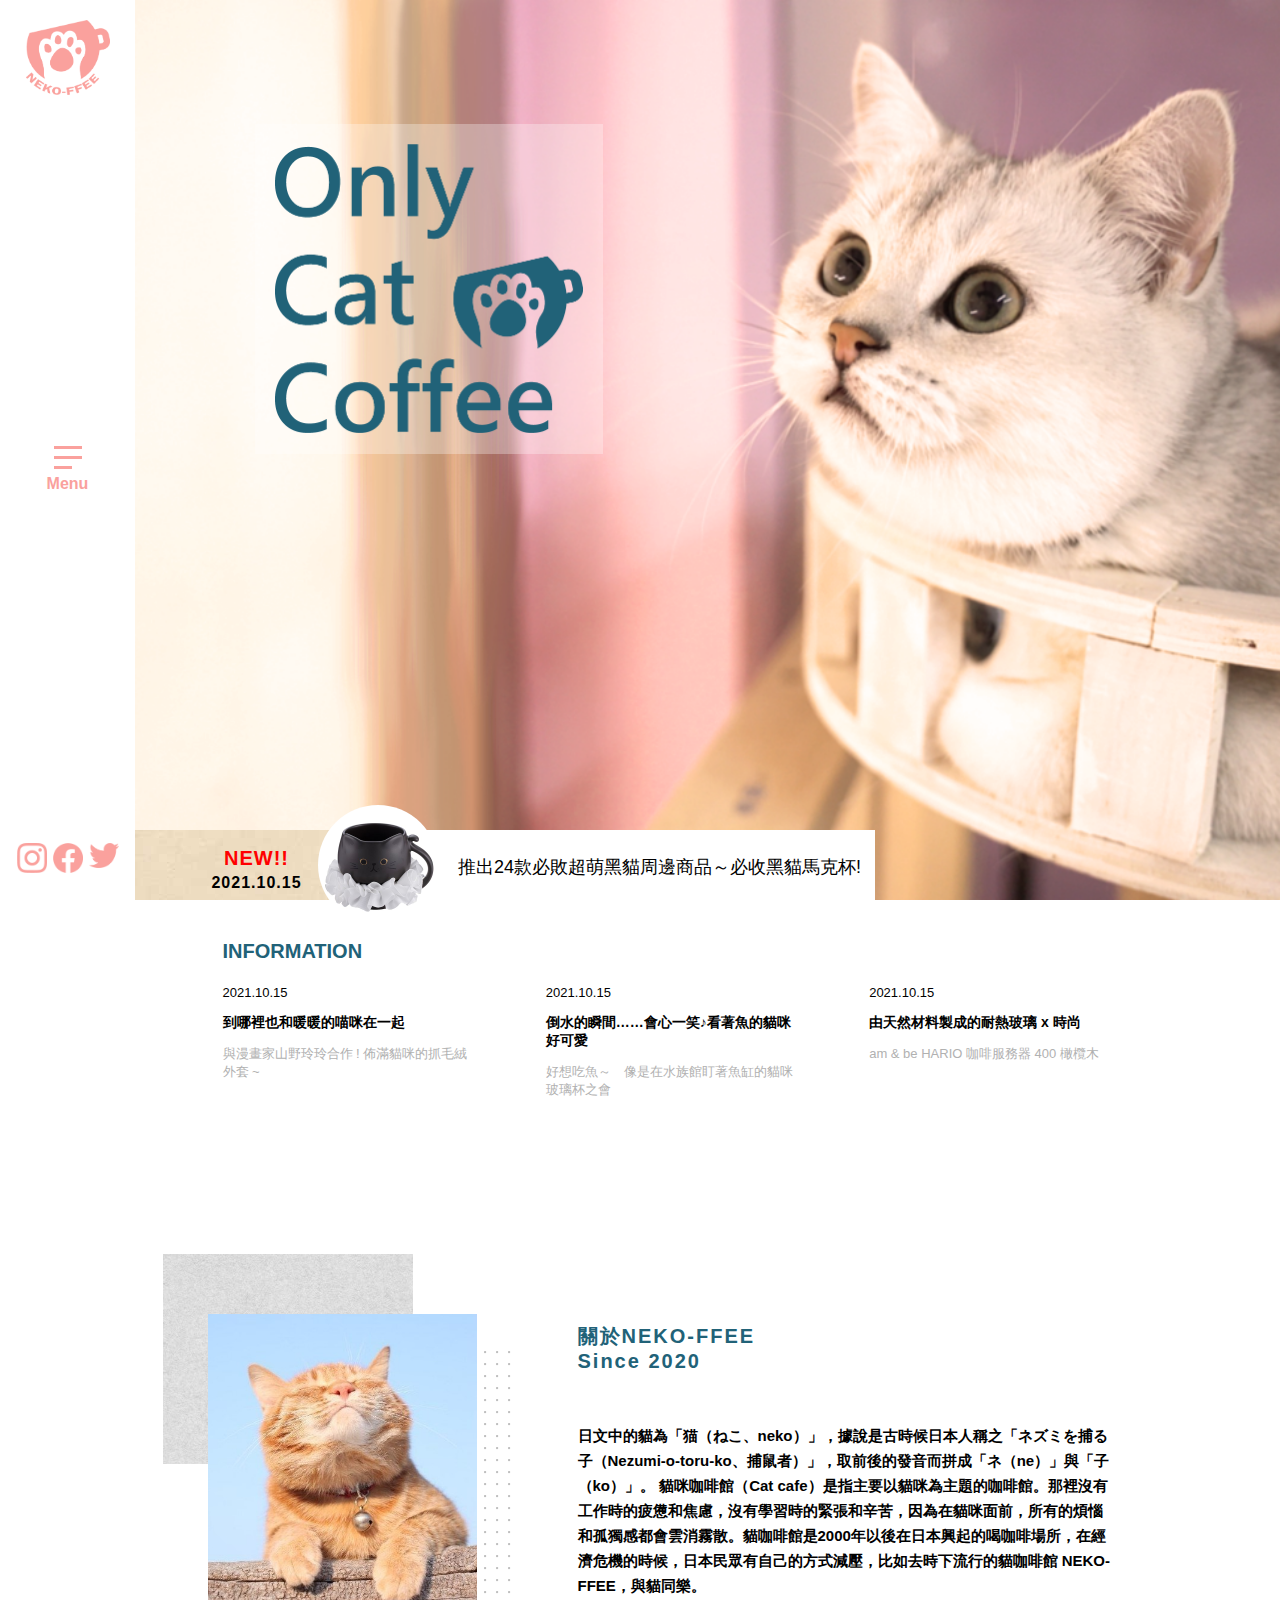
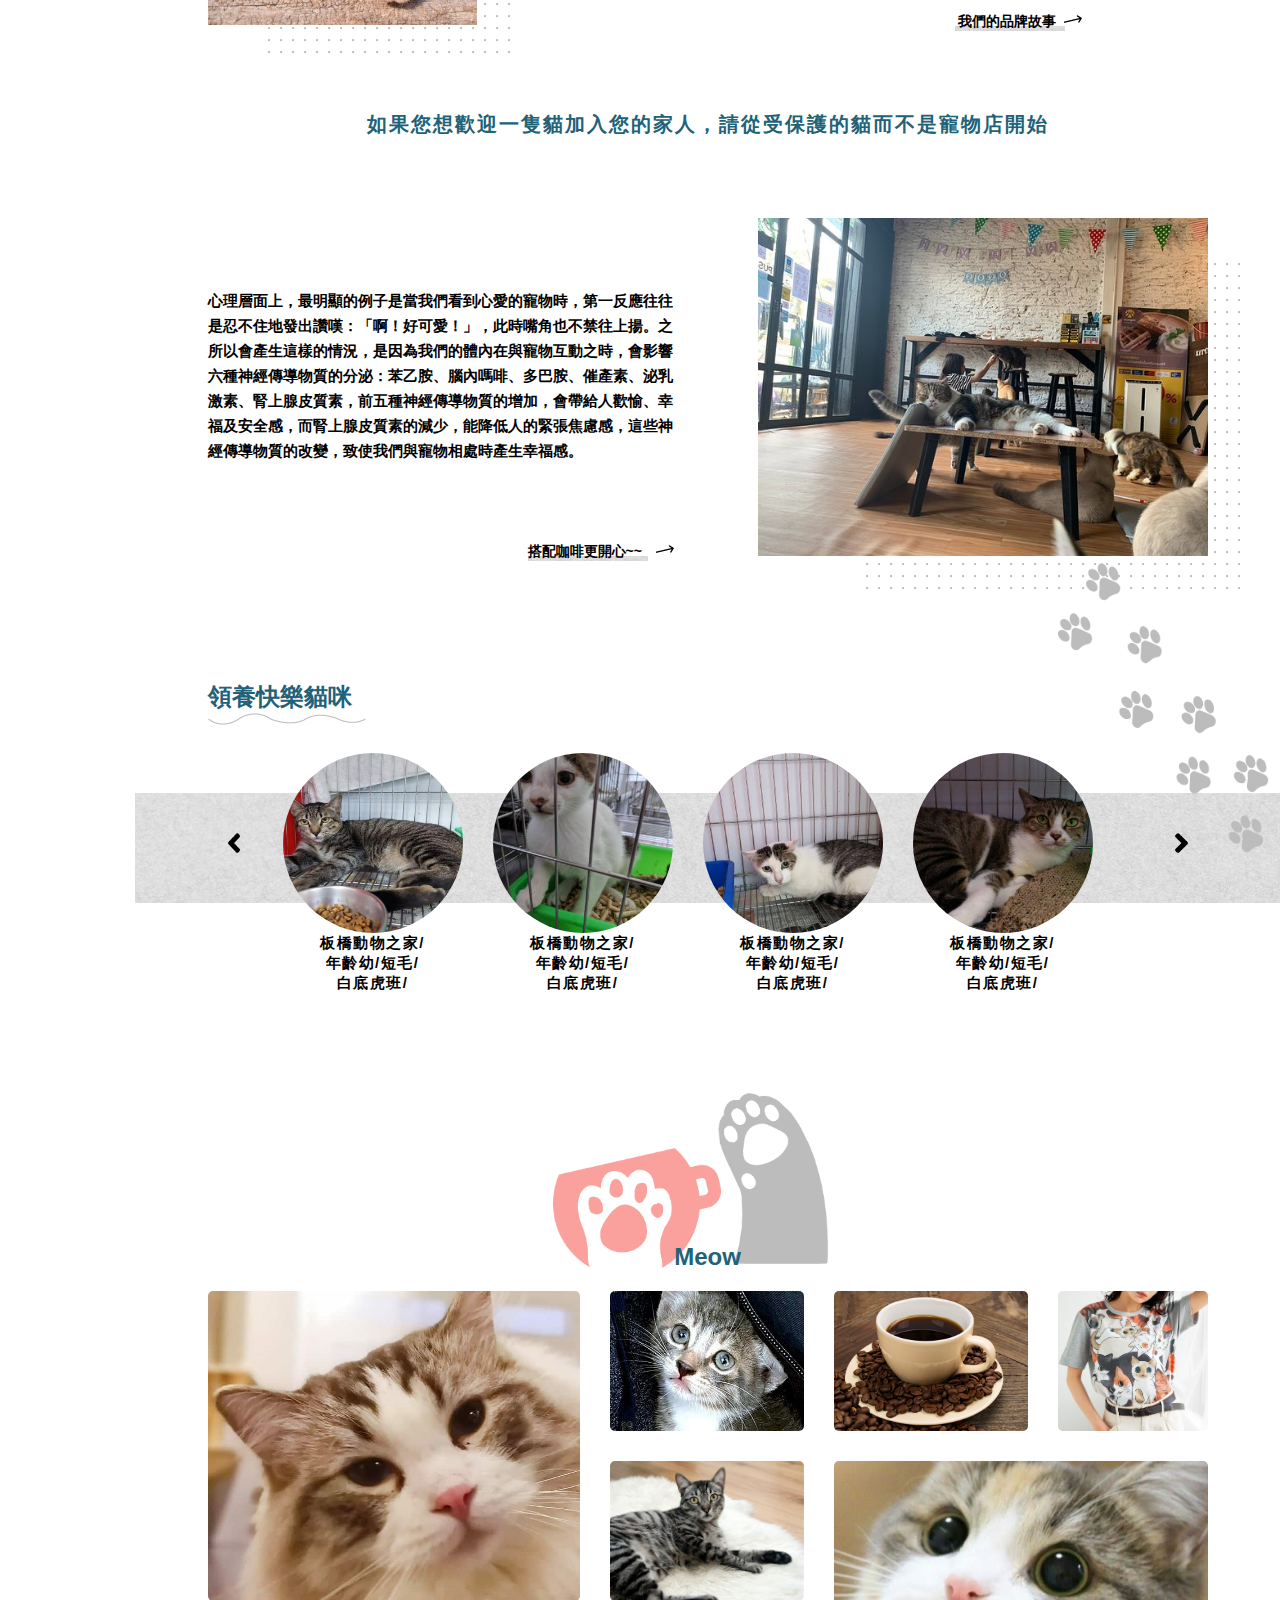
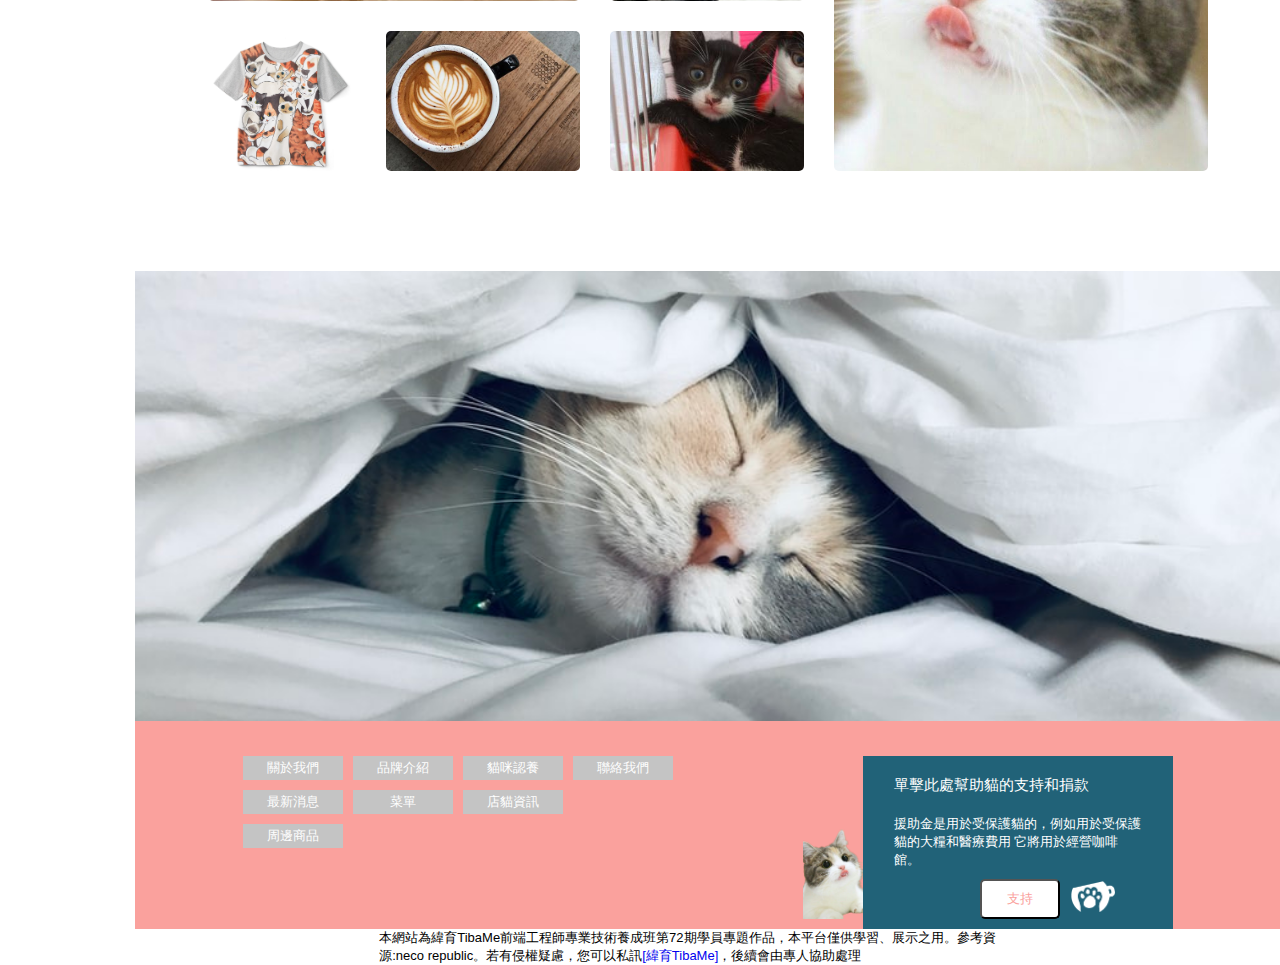
==== Nako-ffee_html/index.html @ 1ceaa713 "新的" ====
<!DOCTYPE html>
<html lang="zh=tw">
    <head>
        <title>Neko-ffee</title>
        <meta charset="utf-8">
        <meta name="viewport" content="width=device-width, initial-scale=1, user-scalable=yes">


        <link href="./css/左排欄.css" rel="stylesheet">
        <link href="./css/首頁上排輪播圖區.css" rel="stylesheet">
        <link href="./css/最新消息欄.css" rel="stylesheet">
        <link href="./css/關於since2020區.css" rel="stylesheet">
        <link href="./css/每頁頁尾.css" rel="stylesheet">
        <style>

            main{
                overflow: hidden;
            }

            @keyframes cat_zoominon{
                0%{
                    transform: scale(1);
                }
                50%{
                    transform: scale(1.2);
                }
                100%{
                    transform: scale(1.2);
                }
            }


            @keyframes cat_text{
                0%{ 
                    opacity: 0.1;

                }
                100%{
                    opacity: 1;
                }
            }

            @keyframes cat_rotate_right{
                0%{
                    transform: rotate(0deg);
                }

                100%{
                    transform: rotate(15deg);
                }
            }

            @keyframes cat_rotate_left{
                0%{
                    transform: rotate(0deg);
                }

                100%{
                    transform: rotate(-5deg);
                }
            }

            @keyframes cat_opca{
                0%{ 
                    opacity: 1;

                }
                100%{
                    opacity: 0.5;
                }
            }
            

            


            
        </style>

    </head>
    
    <body>
        <div class="cat_index">
            <aside class="sidenav">
                <a href="./index.html" class="left_cat_log">
                    <img src="./images/background/左側logo.png" alt="logo">
                </a>
                <a href="#" class="left_menu_log">
                    <label for="putmenugod">
                        <div class="left_menu_icon">
                            <span></span>
                            <span></span>
                            <span></span>
                            
                        </div>
                    
                        <p class="menu_text">
                            Menu
                        </p>
                    </label>
                </a>

                
                <ul class="social_icon">
                    <li><a href="#"><img src="./images/background/insicon.png" alt="instagarm"></a></li>
                    <li><a href="#"><img src="./images/background/FBICON.png" alt="facebook"></a></li>
                    <li><a href="#"><img src="./images/background/twittericon.png" alt="twitter"></a></li>
                </ul>

            </aside>

            <!-- 左欄的隱藏欄 -->

            <input type="checkbox" id="putmenugod">
            <section>
                
                <div class="nav_inner">
                    <div class="nav_left">
                        <ul><a class="a_head" href="./about.html">01 關於我們</a>
                                <a class="a_body" href="./about.html"><li>˙品牌介紹</li></a>
                                <a class="a_body" href="./gocha.html"><li>˙貓咪認養</li></a>
                                <a class="a_body" href="./contact.html"><li>˙聯絡我們</li></a>
                        </ul>
                        <ul><a class="a_head" href="./news.html">02 最新消息</a></ul>
                        <ul><a class="a_head" href="./food.html">03 菜單</a></ul>
                        <ul><a class="a_head" href="./cat.html">04 店貓資訊</a></ul>
                        <ul><a class="a_head" href="./gift.html">05 周邊商品</a></ul>
                        
                    </div>
                    <div class="nav_right">
                        <div class="nav_right_block"> 
                            <h2 class="nav_h2">
                                幫助貓的支持和捐款
                            </h2>
                            <div class="nav_img"><img src="./images/background/inmenu_cupcat.jpg"></div>
                            <p>
                                援助金是用於受保護貓的，<br>例如用於受保護貓的大糧和醫療費用
                            </p>
                            <button>支持</button>
                        </div>
                        <div class="nav_right_block">
                            <h2 class="nav_h2 nav_h2_2">
                                商品一覽
                            </h2>
                            <div class="nav_img"><img src="./images/background/nav_bag.jpg"></div>
                            
                            <button>立刻逛逛</button>
                        </div>
                    </div>

                </div>
            </section>


            <main >
                <div class="index_runcat">       
                    <div class="index_runcat_text">
                        <img src="./images/background/首頁大標字3x.png" alt="大標字" style="z-index:unset;">
                    </div>    
                    
                    <div class="index_runcat_news">
                        <span>NEW!!</span>
                        <p>2021.10.15</p>                        
                    </div>

                    <div class="index_runcat_news_right">
                        <a href="#"><p>推出24款必敗超萌黑貓周邊商品～必收黑貓馬克杯!</p></a>
                    </div>

                    <div class="index_runcat_news_item"><a href="#"><img src="./images/貓咪周邊/黑貓公爵馬克杯-首頁.jpg" alt="cup"></a>
                    </div>

                </div>

                <div class="information">
                    <div class="information_head">
                    INFORMATION
                    </div>

                    <div class="information_side">
                        
                        <div class="information_inner">
                            
                            <div class="information_item">
                                <span>2021.10.15</span>
                                <p>到哪裡也和暖暖的喵咪在一起</p>
                                <p>與漫畫家山野玲玲合作 ! 佈滿貓咪的抓毛絨外套 ~</p>
                            </div>

                            <div class="information_item">
                                <span>2021.10.15</span>
                                <p>倒水的瞬間……會心一笑♪看著魚的貓咪好可愛</p>
                                <p>好想吃魚～　像是在水族館盯著魚缸的貓咪玻璃杯之會</p>
                            </div>

                            <div class="information_item">
                                <span>2021.10.15</span>
                                <p>由天然材料製成的耐熱玻璃 x 時尚</p>
                                <p>am & be HARIO 咖啡服務器 400 橄欖木</p>
                            </div>

                        </div>

                    </div>
                </div>

                <div class="nekoffee_since_2020">
                    <div class="nekoffee_since_2020_img">
                        <img src="./images/background/首頁關於貓.jpeg" alt="cat">
                    </div>
                    <div class="nekoffee_since_2020_text">
                        <span>關於NEKO-FFEE<br>
                            Since  2020
                        </span>
                        <p>日文中的貓為「猫（ねこ、neko）」，據說是古時候日本人稱之「ネズミを捕る子（Nezumi-o-toru-ko、捕鼠者）」，取前後的發音而拼成「ネ（ne）」與「子（ko）」。
                            貓咪咖啡館（Cat cafe）是指主要以貓咪為主題的咖啡館。那裡沒有工作時的疲憊和焦慮，沒有學習時的緊張和辛苦，因為在貓咪面前，所有的煩惱和孤獨感都會雲消霧散。貓咖啡館是2000年以後在日本興起的喝咖啡場所，在經濟危機的時候，日本民眾有自己的方式減壓，比如去時下流行的貓咖啡館 NEKO-FFEE，與貓同樂。
                        </p>
                        <a class="nekoffee_since_2020_button" href="#">
                            我們的品牌故事<img src="./images/background/箭頭右.png">
                        </a>

                    </div>
                </div>


                <h2 class="if_wanttocatfamily">如果您想歡迎一隻貓加入您的家人，請從受保護的貓而不是寵物店開始</h2>
                
                <div class="nekoffee_since_2020_2">
                    <div class="nekoffee_since_2020_2_text">
                        <p>心理層面上，最明顯的例子是當我們看到心愛的寵物時，第一反應往往是忍不住地發出讚嘆：「啊！好可愛！」，此時嘴角也不禁往上揚。之所以會產生這樣的情況，是因為我們的體內在與寵物互動之時，會影響六種神經傳導物質的分泌：苯乙胺、腦內嗎啡、多巴胺、催產素、泌乳激素、腎上腺皮質素，前五種神經傳導物質的增加，會帶給人歡愉、幸福及安全感，而腎上腺皮質素的減少，能降低人的緊張焦慮感，這些神經傳導物質的改變，致使我們與寵物相處時產生幸福感。
                        </p>

                        <a href="#" class="nekoffee_since_2020_2_button">
                            搭配咖啡更開心~~<img src="./images/background/箭頭右.png">
                        </a>
                    </div>

                    <div class="nekoffee_since_2020_2_img">
                        <img src="./images/background/首頁如果貓.jpg" alt="cat">
                    </div>

                </div>

                <h2 class="index_gochat_cat">領養快樂貓咪</h2>
                
                <div class="happy_cat">
                    <div class="happy_cat_all">
                        <div class="happy_cat_single">
                            <a href="#">
                            <div class="happy_cat_single_img"><img src="./images/cathold/板橋/毛色白底虎斑體型小型.jpg" ></div>
                            <ul class="happy_cat_single_text">
                                <li>板橋動物之家/</li>                                                                        </li>
                                <li>年齡幼/<li>
                                <li>短毛/</li>
                                <li>白底虎班/</li>
                            </ul>
                            </a>
                        </div>
                        <div class="happy_cat_single">
                            <a href="#">
                                <div class="happy_cat_single_img"><img src="./images/cathold/板橋/毛色白底虎斑體型小型2.jpg" ></div>
                                <ul class="happy_cat_single_text">
                                    <li>板橋動物之家/</li>                                                                        </li>
                                    <li>年齡幼/<li>
                                    <li>短毛/</li>
                                    <li>白底虎班/</li>
                                </ul>
                            </a>
                        </div>
                        <div class="happy_cat_single">
                            <a href="#">
                                <div class="happy_cat_single_img"><img src="./images/cathold/板橋/毛色白底虎斑體型小型3.jpg" ></div>
                                <ul class="happy_cat_single_text">
                                <li>板橋動物之家/</li>                                                                        </li>
                                <li>年齡幼/<li>
                                <li>短毛/</li>
                                <li>白底虎班/</li>
                                </ul>
                            </a>
                        </div>
                        <div class="happy_cat_single">
                            <a href="#">
                                <div class="happy_cat_single_img"><img src="./images/cathold/板橋/毛色白底虎斑體型小型4.jpg" ></div>
                                <ul class="happy_cat_single_text">
                                    <li>板橋動物之家/</li>                                                                        </li>
                                    <li>年齡幼/<li>
                                    <li>短毛/</li>
                                    <li>白底虎班/</li>
                                </ul>
                            </a>
                        </div>
                        <a href="#" class="happy_cat_single_left" ><img src="./images/background/左大箭頭2.png"></a>
                        <a href="http://www.yahoo.com.tw" class="happy_cat_single_right" ><img src="./images/background/右大箭頭2.png"></a>

                    </div>
                        
                </div >
                
                <div class="index_cat_hand">
                    <h2>Meow</h2>
                </div>

                <div class="grid">
                    <div class="grid_cat_container">
                        <a href="#" class="grid_cat_items -item1"><img src="./images/background/cat1.jpg" alt="1"><p>聽聽貓咪所發出的“咕嚕”聲<br>讓人的情緒精神放鬆的好方法</p></a>
                        <a href="#" class="grid_cat_items"><p>作為一位專業貓奴</p><img src="./images/background/cat2.jpeg" alt="2"></a>
                        <a href="#" class="grid_cat_items"><img src="./images/coffee/coffee3.jpg" alt="3"><p>好東西要與好朋友分享</p></a>
                        <a href="#" class="grid_cat_items"><img src="./images/shop/shop4.jpg" alt="4"><p>與漫畫家山野玲玲合作</p></a>
                        <a href="#" class="grid_cat_items"><img src="./images/background/cat5.jpg" alt="5"><p>照顧一隻貓咪</p></a>
                        <a href="#" class="grid_cat_items -item6"><img src="./images/shop/shop6.jpg" alt="6"><p>最愛貓咪T恤 色彩繽紛</p></a>
                        <a href="#" class="grid_cat_items"><img src="./images/coffee/coffee8.jpg" alt="7"><p>片刻的寧靜 就是如此簡單</p></a>
                        <a href="#" class="grid_cat_items"><img src="./images/cathold/板橋/毛色黑白色體型小型.jpg"><p>擁有只屬於自己的貓咪</p></a>
                        <a href="#" class="grid_cat_items -item9"><img src="./images/background/cat9.jpeg" alt="9"><p>撫摸貓咪的脖子和耳後部位<br>貓咪感到舒服開心了就會發出“咕嚕”聲</p></a>
                    </div>
                   
                </div>

                <div class="footcat">
                    
                </div>

                <footer class="footer">
                    <div class="footer_f">
                        <div>
                            <ul>
                                <a href="#"><li>關於我們</li></a>
                                <a href="#"><li>品牌介紹</li></a>
                                <a href="#"><li>貓咪認養</li></a>
                                <a href="#"><li>聯絡我們</li></a>
                            </ul>
                            <ul>
                                <a href="#"><li>最新消息</li></a>
                                <a href="#"><li>菜單</li></a>
                                <a href="#"><li>店貓資訊</li></a>
                            </ul>
                            <ul>
                                <a href="#"><li>周邊商品</li></a>
                            </ul>
                        </div>  

                        <div class="footer_cat_cash">
                            <h4>單擊此處幫助貓的支持和捐款</h4>
                            <p>援助金是用於受保護貓的，例如用於受保護貓的大糧和醫療費用 它將用於經營咖啡館。</p>
                            <button>支持</button>
                        </div>
                    </div>
                </footer>
                <p class="footer_tibame">本網站為緯育TibaMe前端工程師專業技術養成班第72期學員專題作品，本平台僅供學習、展示之用。參考資源:neco republic。若有侵權疑慮，您可以私訊<a href="https://www.facebook.com/TibaMe/" target="_blank">[緯育TibaMe]</a>，後續會由專人協助處理
                </p>
        
            </main>
        </div>

    </body>
</html>
---- Nako-ffee_html/css/左排欄.css ----
/* 高度100% 字型 花樣歸零 */

body{
    margin: 0;
    font-family: sans-serif;
    
}

*{
    box-sizing: border-box;
}

a{
    text-decoration: none;
}

ul{
    list-style: none;
    padding: 0;
    margin: 0;
}

/* 首頁往右移135px */

div.cat_index{
    margin-left: 135px;
}



/* 左欄寬 */

div aside.sidenav{
    /* border:1px solid black; */
    position: fixed;
    left: 0;
    width: 135px;
    height: 100%;
    background-color: white;
    display: flex;
    flex-direction: column;
    justify-content: space-between;
    align-items: center;
    padding: 20px 0;
    z-index: 10;
}

/* 左欄LOGO */

div aside.sidenav a.left_cat_log img{
    width: 84px;

}

/* 左欄menu */




div aside.sidenav a.left_menu_log{
    display: flex;
    flex-direction: column;
    align-items: center;
}

.left_menu_log label{
    display: flex;
    flex-direction: column;
    align-items: center;
}


.left_menu_log label:hover{
    cursor: pointer;
}

div aside.sidenav a.left_menu_log div.left_menu_icon{
    height: 23px;
    width: 28px;
    display: flex;
    flex-direction: column;
    justify-content: space-between;
}

div aside.sidenav a.left_menu_log div.left_menu_icon span{
    background-color: #FAA19D;
    height: 3px;
    width: 100%;
}

div aside.sidenav a.left_menu_log div.left_menu_icon span:nth-child(3){
    width: 18px;
}

div aside.sidenav a.left_menu_log p.menu_text{
    margin: 6px 0 0 0;
    font-weight: bold;
    color: #FAA19D;
    
}


/* 左欄下排 */

div aside.sidenav ul.social_icon{
    list-style: none;
    display: flex;
    padding: 0;
    
}

div aside.sidenav ul.social_icon li{
    padding: 3px;


}

div aside.sidenav ul.social_icon li a img{
    width: 30px;

}




/* 隱藏欄區 */
#putmenugod{
    display: none;
}

#putmenugod:checked + section{
    /* opacity: 1; */
    /* display: block; */
    transform: translate(0);
    transition: 0.3s;
    
}


section{
    width: 100%;
    height: 100vh;
    position: fixed;
    z-index: 120;
    /* opacity: 0; */
    /* display: none; */

    transform: translate(-200%);
    /* overflow: hidden; */
}

.nav_inner{
    display: flex;
    /* justify-content: center; */
    /* align-items: center; */
    width: 100%;
    height: 100%;
    
    
    
}

.nav_inner .a_head{
    font-size: 20px;
    font-weight: bold;
    letter-spacing: 1px;
    color: black;
    margin: 0 0 55px 0;
    /* border: 1px solid black; */
    border-radius: 10px;
    
}



.nav_inner ul{
    margin-bottom:55px ;
}


.nav_inner .a_head:hover{
    background-color: #FAA19D;
    color: white;
}

.nav_inner .a_body li{
    font-size: 18px;
    letter-spacing: 0.6px;
    color: black;
    font-weight: normal;
    margin: 20px 0 5px 100px;
    border-radius: 10px;
    
}

.nav_inner .a_body li:hover{
    background-color: #FAA19D;
    color: white;

}

.nav_inner .nav_left{
    display:flex ;
    flex-direction: column;
    background-color: rgba(255, 255, 255, 0.95);
    padding: 10% 8% 10% 20%;
    flex-grow: 1;

    
}

.nav_inner .nav_right{
    display:flex ;
    flex-direction: column;
    background-image: url("../images/background/灰底BG.jpg");
    /* border: 1px solid red; */
    flex-basis: 600px;
    /* padding: 15% 0; */
    /* flex-grow: 1; */

}



.nav_h2{
    font-size: 14px;
    line-height: 20px;
    letter-spacing: 1px;
    color: #216278;
    padding-left: 50px;
}

.nav_right_block{
    display: flex;
    flex-direction: column;
    padding: 10% 10% 10% 10%;
    justify-content: space-between;

}


.nav_right_block p{
    font-size: 12px;
    color: #616161;
    line-height: 15px;
    letter-spacing: 0.3px;
    /* text-align: ; */
    margin: 20px 0 0 0;
    
}



.nav_right_block button{
    background-color: white;
    color: #FAA19D;
    width: 80px;
    height: 40px;
    font-size: 13px;
    border-radius: 5px;
    position: relative;
    cursor: pointer;
    border: none;
    margin-left: 86px;
    margin-top: 20px;
}

.nav_right_block button:hover{
    background-color: #FAA19D;
    color: white;

}

.nav_h2_2{
    padding-left: 90px;
}




.nav_img{
    height: 140px;
    width: 240px;
    overflow: hidden;
}

.nav_img img{
    width: 100%;
    height: 100%;
    object-fit: cover;
    
}
---- Nako-ffee_html/css/首頁上排輪播圖區.css ----
/* 貓咪輪播圖 */

div.cat_index main div.index_runcat{
    /* border: 1px solid blue; */
    height: 100vh;
    width: 100vw;                
    background-image: url("../images/background/首頁輪播貓.png");
    background-repeat: no-repeat;
    background-size: cover;
    background-position:left top;
    position: relative;

}

/* 首頁大標題 */

div.cat_index main div.index_runcat div.index_runcat_text{
    top: 16%;
    left: 140px;
    position: absolute;
    z-index: 2;
  

}

div.cat_index main div.index_runcat div.index_runcat_text::before{
    height: 330px;
    width: 348px;
    left: -20px;
    top: -20px;
    content: "";
    background-color: rgba(255, 255, 255, 0.3);
    position: absolute;
    z-index: -1;

}

div.cat_index main div.index_runcat div.index_runcat_text img{
    width: 308px;
    z-index: 6;
    
}





/* 首頁最新商品消息輪播區 */



div.cat_index main div.index_runcat div.index_runcat_news{
    /* border: 1px solid red; */
    height: 70px;
    width: 243px;
    bottom: 0;
    position: absolute;

    background-image: url("../images/background/首頁news背景.jpg");
    text-align: center;

}

/* 左邊文字區 */

div.cat_index main div.index_runcat div.index_runcat_news span{
    margin-top:17px ;
    font-weight:bold ;
    color: red;
    font-size: 20px;
    display: inline-block;
    letter-spacing: 1px;
}

div.cat_index main div.index_runcat div.index_runcat_news p{
    margin:0;
    font-weight: bold;
    letter-spacing: 1px;
    line-height: 25px;
}

/* 右邊文字區 */

div.cat_index main div.index_runcat div.index_runcat_news_right{
    /* border: 1px solid gray; */
    height: 70px;
    width: 497px;
    bottom: 0;
    left: 243px;
    position: absolute;
    background-color: white;
    

}

div.cat_index main div.index_runcat div.index_runcat_news_right p{
    font-size: 18px;
    font-weight: normal;
    margin: 25px 10px 25px 80px;
    color: black;
}

div.cat_index main div.index_runcat div.index_runcat_news_right p:hover{
    color: green;
    font-weight: bold;
}



/* 商品圖 */

div.cat_index main div.index_runcat div.index_runcat_news_item{
    /* border:1px solid gray; */
    height: 120px;
    width: 120px;
    bottom: -25px;
    left:183px;
    border-radius: 50%;
    position: absolute;
    overflow: hidden;

    
}


div.cat_index main div.index_runcat div.index_runcat_news_item img{
    width: 100%;
}

div.cat_index main div.index_runcat div.index_runcat_news_item:hover{
    animation: cat_opca;
    animation-duration: 0.5s;
    animation-fill-mode: both;
}
---- Nako-ffee_html/css/最新消息欄.css ----
/* 最新消息欄 */

div.cat_index main div.information{
    /* border: 1px solid red; */
    width: 970px;
    margin: 40px auto 20px;
}

div.cat_index main div.information div.information_head{
     /* border: 1px solid red;     */
     color: #216278;
     font-weight: bolder;
     font-size: 20px;
     
}

div.cat_index main div.information div.information_side{
     /* border: 1px solid blue; */
     margin-top: 20px;


}
 
div.cat_index main div.information div.information_inner{
     /* border: 1px solid red; */
     display: flex;
}

div.cat_index main div.information div.information_item{
     width: 300px;
     margin-right: 70px;

}

div.cat_index main div.information div.information_item span{
     font-size: 13px;
}

div.cat_index main div.information div.information_item p{
     margin : 13px 0 0 0 ;
     font-size: 14px;
     font-weight: bold;
}

div.cat_index main div.information div.information_item p:nth-child(3){
    font-size: 13px;
    color: #b1b1b1;
    font-weight: normal;
}
---- Nako-ffee_html/css/關於since2020區.css ----
/* 關於 since 2020區 */

div.cat_index main div.nekoffee_since_2020{
    /* border: 1px solid red; */
    display: flex;
    width: 1000px;
    margin: 174px auto 0;
    font-size: 0;
}

/* 左貓圖 */

div.cat_index main div.nekoffee_since_2020 div.nekoffee_since_2020_img{
    flex: none;
    width: 270px;
    margin-top: 41px;
    position: relative;
}

div.cat_index main div.nekoffee_since_2020 div.nekoffee_since_2020_img::before{
    background-image: url("../images/background/灰底BG.jpg");
    content: "";
    position: absolute;
    width: 250px;
    height: 210px;
    z-index: -1;
    left: -45px;
    top:-60px;
}

div.cat_index main div.nekoffee_since_2020 div.nekoffee_since_2020_img::after{
    content: "";
    background-image: url("../images/background/灰點.png");
    position: absolute;
    width: 250px;
    height: 310px;
    z-index: -1;
    right: -40px;
    bottom: -30px;
    background-size: 12px;
}

div.cat_index main div.nekoffee_since_2020 div.nekoffee_since_2020_img img{
    max-width: 100%;
}



/* 右邊區塊 */

div.cat_index main div.nekoffee_since_2020 div.nekoffee_since_2020_text{
    /* width: 800px; */
    margin: 50px 0 0 100px;
    
}

div.cat_index main div.nekoffee_since_2020 div.nekoffee_since_2020_text span{

    font-size: 20px;
    font-weight: bolder;
    color: #216278;
    letter-spacing: 2px;

}

div.cat_index main div.nekoffee_since_2020 div.nekoffee_since_2020_text p{
    margin-top: 50px ;
    font-size: 15px;
    font-weight: bold;
    line-height: 25px;
    width: 85%;
    
}

div.cat_index main div.nekoffee_since_2020 div.nekoffee_since_2020_text a.nekoffee_since_2020_button{
    font-size: 14px;
    font-weight: bold;
    margin-left: 380px;
    color: black;
    position: relative;
    display: inline-block;
    
}

a.nekoffee_since_2020_button:hover{
    animation: cat_rotate_left;
    animation-duration: 0.5s;
    animation-fill-mode: both;
}

div.cat_index main div.nekoffee_since_2020 div.nekoffee_since_2020_text a.nekoffee_since_2020_button::before{
    content: "";
    background-image: url("../images/background/灰底BG.jpg");
    height: 5px;
    width: 110px;
    position: absolute;
    left: -3px;
    bottom: 0px;
    z-index: -1;

}

div.cat_index main div.nekoffee_since_2020 div.nekoffee_since_2020_text a.nekoffee_since_2020_button img{
    margin:0 0 3px 8px;

}

/* 如果您想歡迎一隻貓 */

div.cat_index main h2.if_wanttocatfamily{
    font-size: 20px;
    color: #216278;
    width: 1000px;
    margin: 80px auto ;
    text-align: center;
    letter-spacing: 2px;

}



/* 如果一隻貓下區 */

div.cat_index main div.nekoffee_since_2020_2{
    display: flex;
    width: 1000px;
    margin: 0 auto;
}

div.cat_index main div.nekoffee_since_2020_2 div.nekoffee_since_2020_2_text p{
    margin: 70px 100px 50px 0;
    font-size: 15px;
    font-weight: bold;
    line-height: 25px;
    width: 85%;


}

div.cat_index main div.nekoffee_since_2020_2 div.nekoffee_since_2020_2_text a.nekoffee_since_2020_2_button{
    font-size: 14px;
    font-weight: bold;
    color: black;
    position: relative;
    margin-left: 320px;
    margin-top: 30px;
    display: inline-block;
}

div.cat_index main div.nekoffee_since_2020_2 div.nekoffee_since_2020_2_text a.nekoffee_since_2020_2_button img{
    margin: 0 0 3px 14px;

}

a.nekoffee_since_2020_2_button:hover{
    animation:cat_rotate_left;
    animation-duration: 0.5s;
    animation-fill-mode: both;
}

div.cat_index main div.nekoffee_since_2020_2 div.nekoffee_since_2020_2_text a.nekoffee_since_2020_2_button::before{
    content: "";
    background-image: url("../images/background/灰底BG.jpg");
    height: 5px;
    width: 120px;
    bottom: 0;
    z-index: -1;
    position: absolute;
}






div.cat_index main div.nekoffee_since_2020_2 div.nekoffee_since_2020_2_img {
    /* width: 450px; */
    
    position: relative;
    
}

div.cat_index main div.nekoffee_since_2020_2 div.nekoffee_since_2020_2_img img{
    width: 450px;

}

div.cat_index main div.nekoffee_since_2020_2 div.nekoffee_since_2020_2_img::after{
    background-image: url("../images/background/灰點.png");
    height: 330px;
    width: 380px;
    position: absolute;
    right: -38px;
    bottom: -32px;
    content: "";
    background-size: 12px;
    z-index: -1;
}



/* 領養貓咪區 */

div.cat_index main h2.index_gochat_cat{
    margin: 120px auto 0;
    width: 1000px;
    color: #216278;
    position: relative;
    /* text-align: center; */
}

div.cat_index main h2.index_gochat_cat::before{
    content: "";
    background-image: url("../images/background/領養貓咪貝茲.png");
    background-repeat: no-repeat;
    height: 15px;
    width: 200px;
    bottom: -15px;
    position: absolute;
}






/* 領養貓咪設定區 */


div.cat_index main div.happy_cat{
    /* border: 1px solid red; */
    position: relative;
    margin: 0 auto;
    width: 1000px;
}

div.cat_index main div.happy_cat::before{
    position: absolute;
    background-image: url("../images/background/灰底BG.jpg");
    height: 110px;
    width: 200vw;
    content: "";
    z-index: -1;
    left: -500px;
    top: 80px;
}

div.cat_index main div.happy_cat::after{
    position: absolute;
    background-image: url("../images/background/走路.png");
    height: 300px;
    width: 350px;
    content: "";
    right: -20%;
    top: -150px;
    background-size: contain;
    background-repeat: no-repeat;


}

div.cat_index main div.happy_cat a{
    color: black;
}



/* 左右箭頭 */

div.cat_index main div.happy_cat a.happy_cat_single_left{
    position: absolute;
    content: "";
    left: 20px;
    top:120px;
    display:inline-block;
    height: 20px;

}

div.cat_index main div.happy_cat a.happy_cat_single_left img{
    width: 100%;
    height: 100%;
}

div.cat_index main div.happy_cat a.happy_cat_single_right{
    position: absolute;
    content: "";
    right: 20px;
    top:120px;
    z-index: 2;
    display: inline-block;
    height: 20px;
    
}

div.cat_index main div.happy_cat a.happy_cat_single_right img{
    width: 100%;
    height: 100%;
}




div.cat_index main div.happy_cat div.happy_cat_all{
    /* border: 1px solid red; */
    width: 850px;
    margin: 0 auto ;
    display: flex;
    
}

div.cat_index main div.happy_cat div.happy_cat_all div.happy_cat_single{
    /* border: 1px solid red; */
    width: 180px;
    margin: 40px 30px 0 0;
    position: relative;
}

div.cat_index main div.happy_cat div.happy_cat_all div.happy_cat_single:hover{
    animation: cat_rotate_right;
    animation-duration: 0.5s;
    animation-fill-mode: both;
}



/* 貓咪認養圖 */

div.cat_index main div.happy_cat div.happy_cat_all div.happy_cat_single div.happy_cat_single_img{
    width:180px;
    height: 180px;
    border-radius: 100%;
    overflow: hidden;
}

div.cat_index main div.happy_cat div.happy_cat_all div.happy_cat_single div.happy_cat_single_img img{
    width: 100%;
    height: 100%;
}


div.cat_index main div.happy_cat div.happy_cat_all div.happy_cat_single ul.happy_cat_single_text{
    width: 150px;
    display: flex;
    flex-wrap: wrap;
    font-weight: bold;
    letter-spacing: 1.5px;
    line-height: 20px;
    font-size: 15px;
    margin: 0 auto;
    justify-content: center;
}



/* MEOW */

div.cat_index main div.index_cat_hand{
    /* border: 1px solid red; */
    margin: 0 auto;
    width: 1000px;
}


div.cat_index main div.index_cat_hand h2{
    text-align: center;
    color: #216278;
    margin: 250px 0 0 0;
    position: relative;
}

div.cat_index main div.index_cat_hand h2::before{
    content: "";
    background: url("../images/background/無文字LOGO@2x.png");
    height: 120px;
    width: 170px;
    position: absolute;
    background-repeat: no-repeat;
    background-size: contain;
    z-index: -1;
    left: 345px;
    top: -95px;   

}

div.cat_index main div.index_cat_hand h2::after{
    content: "";
    background: url("../images/background/貓手.png");
    height: 175px;
    width: 110px;
    position: absolute;
    background-repeat: no-repeat;
    background-size: contain;
    z-index: -1;
    left: 510px;
    top: -150px;

}


/* 貓咪grid區 */


div.cat_index main div.grid{
    width: 1000px;
    margin: 20px auto 0;
    /* border: 1px solid red; */

}


div.cat_index main div.grid_cat_container{
    display: grid;
    grid-template-columns: auto auto auto auto auto;
    grid-template-rows: 140px 140px 140px;
    gap:30px;
    /* border: 1px solid black; */

}

div.cat_index main div.grid_cat_container a.grid_cat_items{
    position: relative;
    border-radius: 5px;
    /* border: 1px solid red; */
    overflow: hidden;
}

div.cat_index main div.grid_cat_container a.grid_cat_items img{
    width: 100%;
    height: 100%;
    object-fit: cover;
}

div.cat_index main div.grid_cat_container a.-item1{
    grid-area: 1 / 1 / 3 / 3;
}

div.cat_index main div.grid_cat_container a.-item9{
    grid-area: 2 / 4 / 4 / 6;
}



/* 字區 */

div.cat_index main div.grid_cat_container a p{
    margin: 0;
    color: white;
    font-size: 18px;
    font-weight: bold;
    letter-spacing: 1px;
    line-height: 30px;
    position: absolute;
    bottom: 0;
    padding: 5px 15%;
    background-color: rgba(196, 196, 196, 0.6);
    opacity: 0;
    
}

div.cat_index main div.grid_cat_container a:hover p{
    animation: cat_text;
    animation-duration: 1s;
    animation-fill-mode: both;
}

div.cat_index main div.grid_cat_container a.grid_cat_items:hover {
    animation: cat_zoominon;
    animation-duration: 1s;
    animation-fill-mode: both;
}


/* 睡貓 */

div.cat_index main div.footcat{
    background-image: url("../images/background/sleepcat.jpg");
    width: 100vw;
    height: 450px;
    background-repeat: no-repeat;
    background-size: cover;
    background-position: center center;
    margin-top: 100px;
    
}
---- Nako-ffee_html/css/每頁頁尾.css ----
/* 克漏字footer */

footer.footer{
    background-color: #FAA19D;
}

footer .footer_f{
    /* border:1px solid red; */
    width: 1000px;
    padding: 35px 35px 0 35px;
    display: flex;
    justify-content: space-between;
    margin: 0 auto;
}

/* footer .footer_f div{
    border:1px solid black;
} */

footer.footer ul{
    margin: 0 ;
    font-size: 0;
}

footer.footer a{
    display: inline-block;
    background-color: #C4C4C4;
    padding: 3px;
    color: white;
    font-size: 13px;
    width: 100px;
    margin: 0 10px 10px 0;
    text-align: center;

}

footer.footer a:hover{
    background-color: #ffffff;
    color:#C4C4C4;
}


footer div.footer_cat_cash{
    /* border:1px solid red; */
    width: 33.333%;
    background-color: #216278;
    position: relative;
    
}

footer div.footer_cat_cash::before{
    background-image: url("../images/background/catwantcash.png");
    background-repeat: no-repeat;
    background-size: cover;
    height: 100px;
    width: 60px;
    position: absolute;
    bottom: 10px;
    left:-60px;
    content: "";
}

footer div.footer_cat_cash h4{
    font-size: 15px;
    color: white;
    padding: 0 10%;
    font-weight: normal;
}

footer div.footer_cat_cash p{
    font-size: 13px;
    color: 13px;
    padding: 0 10%;
    color: white;
    margin-bottom: 0;
    
}

footer div.footer_cat_cash button{
    background-color: white;
    color: #FAA19D;
    text-align: center;
    width: 80px;
    height: 40px;
    font-size: 13px;
    border-radius: 5px;
    margin: 10px 38%;
    position: relative;
    cursor: pointer;
}

footer div.footer_cat_cash button:hover{
    background-color: #FAA19D ;
    color: white;
}

footer div.footer_cat_cash button::after{
    content: "";
    background-image: url("../images/background/footer貓杯@2x.png");
    width: 44px;
    height: 31px;
    position: absolute;
    background-size: contain;
    background-repeat: no-repeat;
    right: -57px;
    bottom: 5px;
}

.footer_tibame{
    font-size: 13px;
    /* text-align: center; */
    width: 1000px;
    margin: 0 auto;
    padding: 0 15%;
}
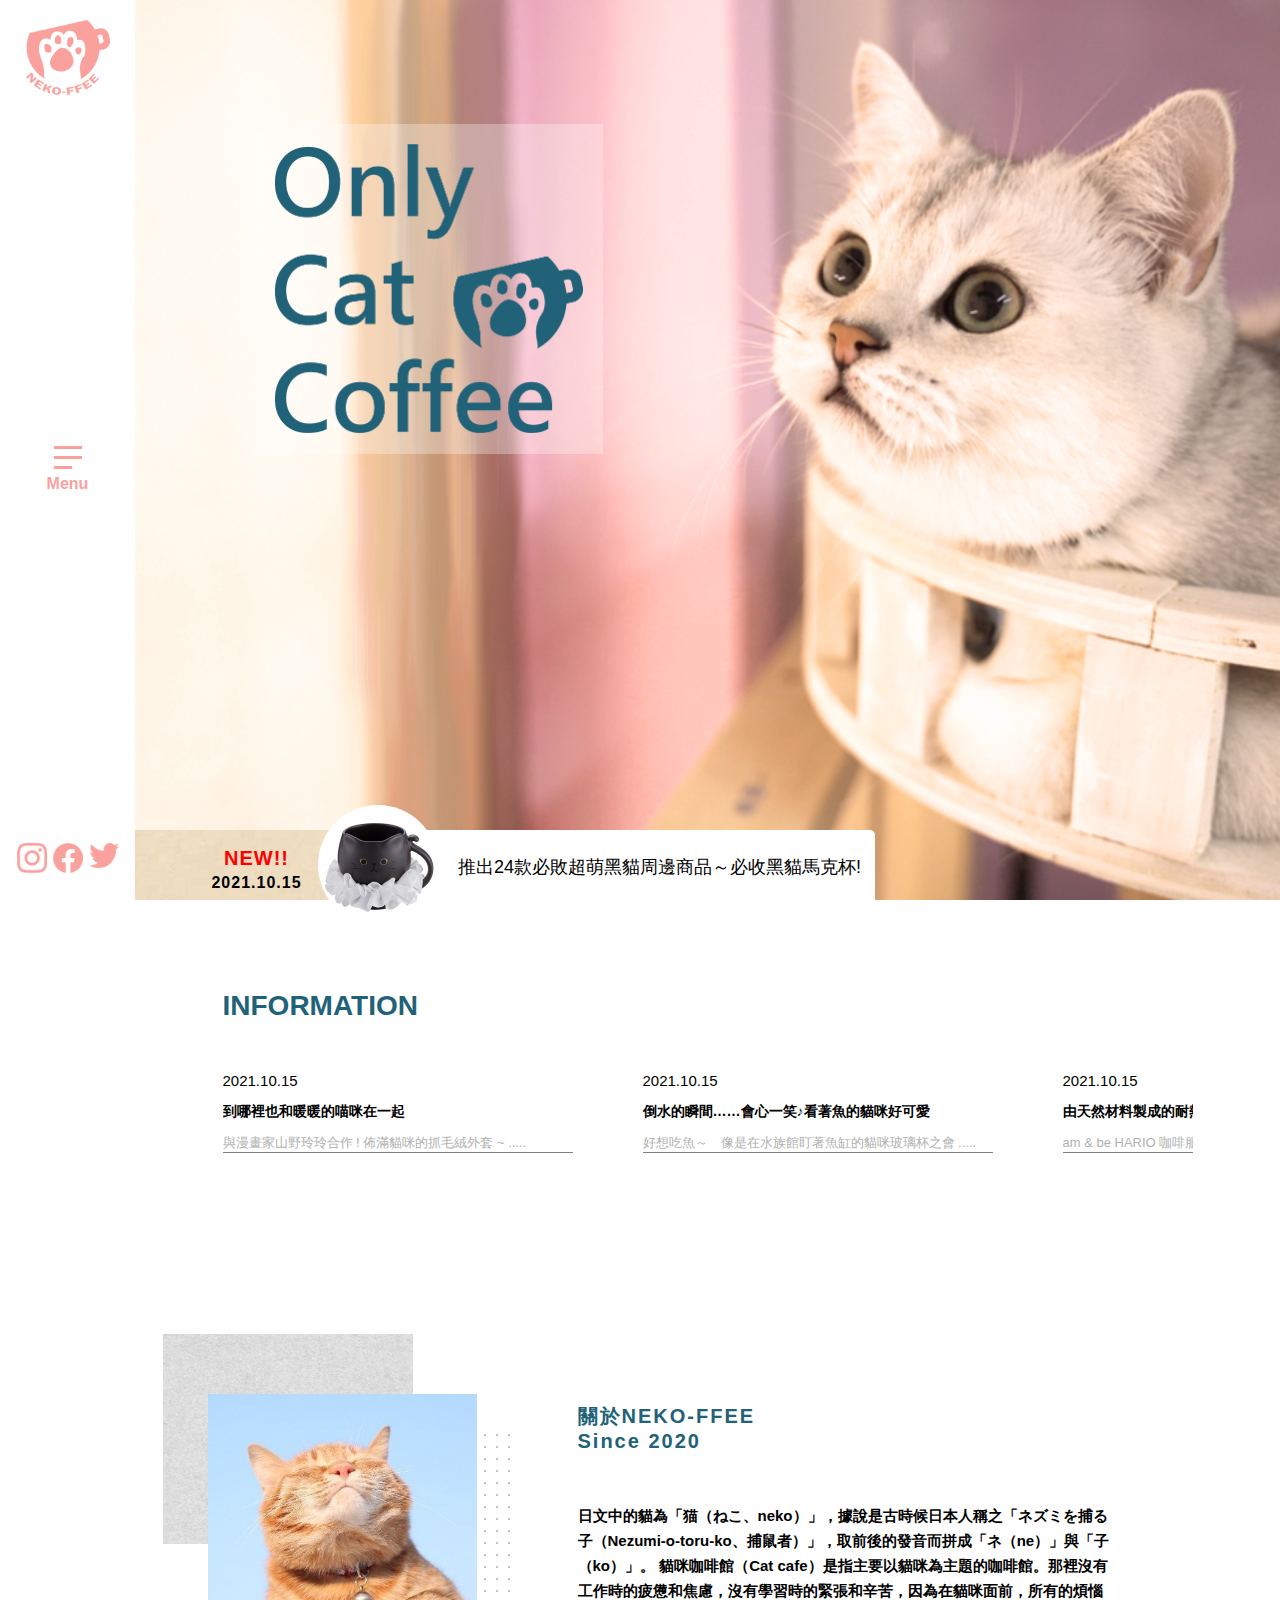
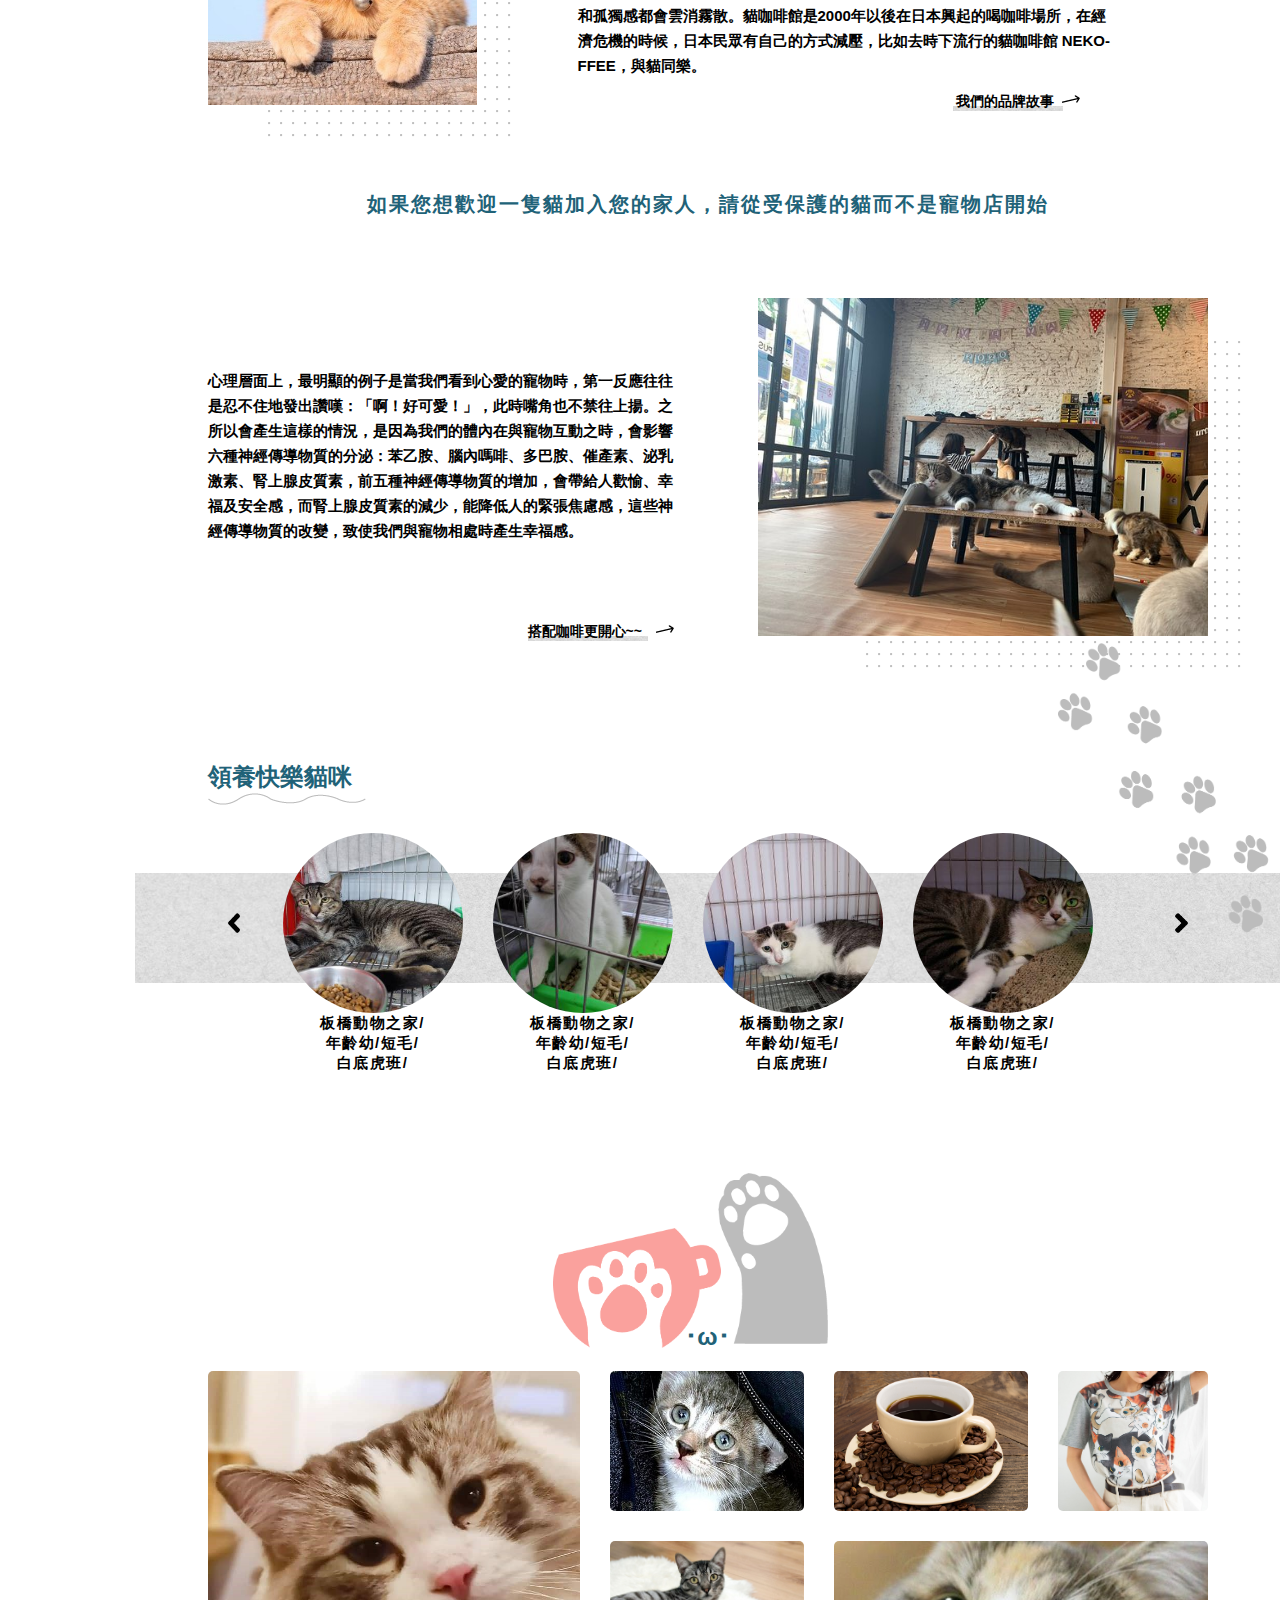
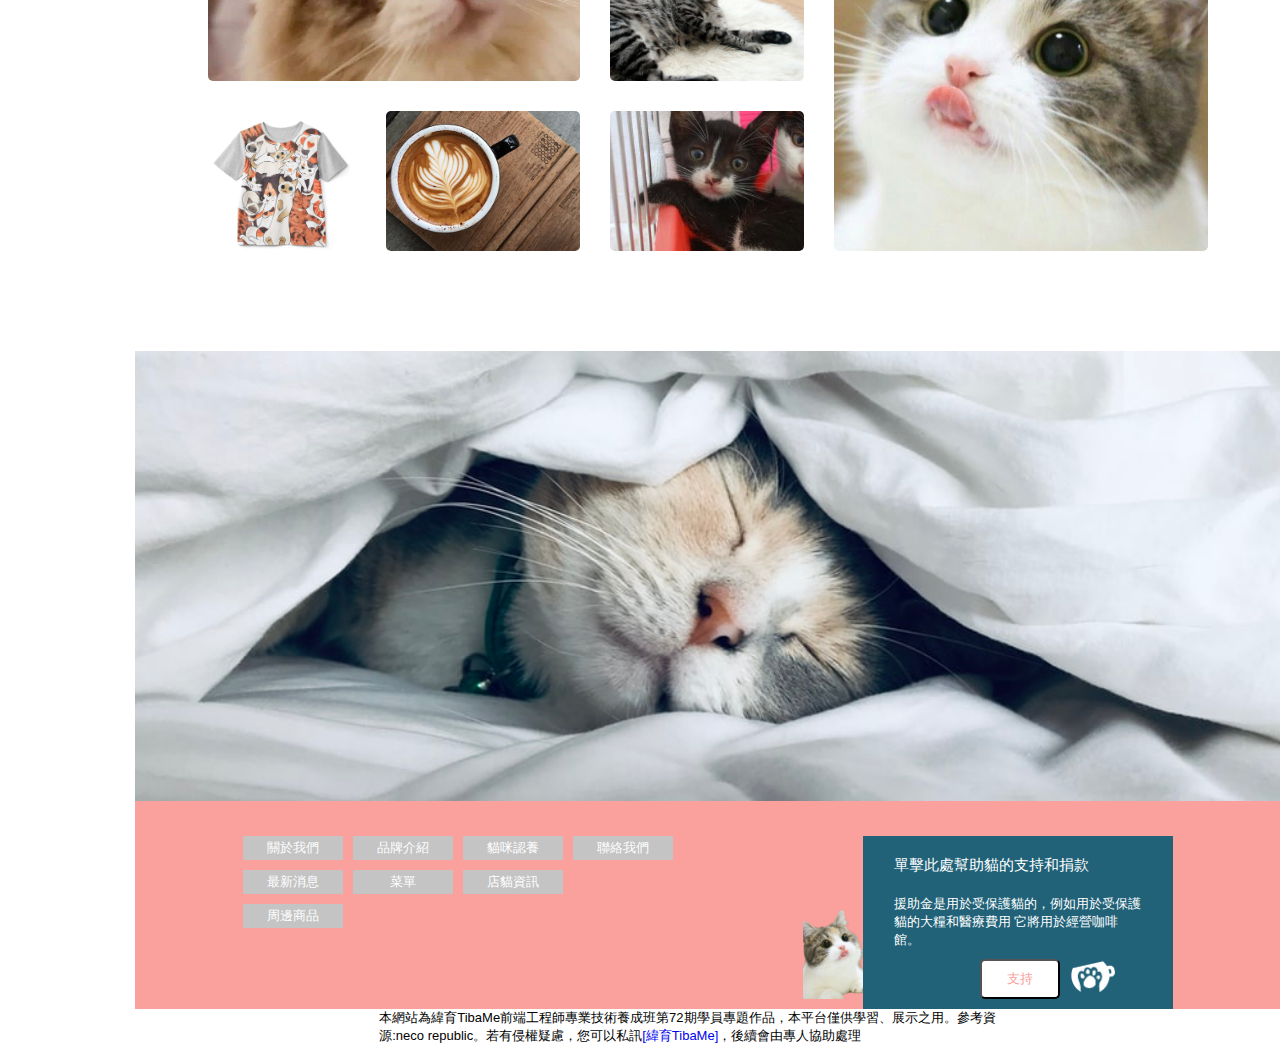
==== commit 60917f5a: "ss" ====
--- a/Nako-ffee_html/index.html
+++ b/Nako-ffee_html/index.html
@@ -115,6 +115,7 @@
             <section>
                 
                 <div class="nav_inner">
+                    
                     <div class="nav_left">
                         <ul><a class="a_head" href="./about.html">01 關於我們</a>
                                 <a class="a_body" href="./about.html"><li>˙品牌介紹</li></a>
@@ -127,27 +128,28 @@
                         <ul><a class="a_head" href="./gift.html">05 周邊商品</a></ul>
                         
                     </div>
-                    <div class="nav_right">
-                        <div class="nav_right_block"> 
-                            <h2 class="nav_h2">
-                                幫助貓的支持和捐款
-                            </h2>
-                            <div class="nav_img"><img src="./images/background/inmenu_cupcat.jpg"></div>
-                            <p>
-                                援助金是用於受保護貓的，<br>例如用於受保護貓的大糧和醫療費用
-                            </p>
-                            <button>支持</button>
-                        </div>
-                        <div class="nav_right_block">
-                            <h2 class="nav_h2 nav_h2_2">
-                                商品一覽
-                            </h2>
-                            <div class="nav_img"><img src="./images/background/nav_bag.jpg"></div>
-                            
-                            <button>立刻逛逛</button>
-                        </div>
-                    </div>
-
+                    <div class="nav_rightbg">
+                        <div class="nav_right">
+                            <div class="nav_right_block"> 
+                                <h2 class="nav_h2">
+                                    幫助貓的支持和捐款
+                                </h2>
+                                <div class="nav_img"><img src="./images/background/inmenu_cupcat.jpg"></div>
+                                <p>
+                                    援助金是用於受保護貓的，<br>例如用於受保護貓的大糧和醫療費用
+                                </p>
+                                <button>支持</button>
+                            </div>
+                            <div class="nav_right_block">
+                                <h2 class="nav_h2 nav_h2_2">
+                                    商品一覽
+                                </h2>
+                                <div class="nav_img"><img src="./images/background/nav_bag.jpg"></div>
+                                
+                                <button type="button" value=""><a href="./gift.html">立刻逛逛</a></button>
+                            </div>
+                        </div>
+                    </div>
                 </div>
             </section>
 
@@ -164,10 +166,10 @@
                     </div>
 
                     <div class="index_runcat_news_right">
-                        <a href="#"><p>推出24款必敗超萌黑貓周邊商品～必收黑貓馬克杯!</p></a>
-                    </div>
-
-                    <div class="index_runcat_news_item"><a href="#"><img src="./images/貓咪周邊/黑貓公爵馬克杯-首頁.jpg" alt="cup"></a>
+                        <a href="./gift.html"><p>推出24款必敗超萌黑貓周邊商品～必收黑貓馬克杯!</p></a>
+                    </div>
+
+                    <div class="index_runcat_news_item"><a href="./gift.html"><img src="./images/貓咪周邊/黑貓公爵馬克杯-首頁.jpg" alt="cup"></a>
                     </div>
 
                 </div>
@@ -184,19 +186,19 @@
                             <div class="information_item">
                                 <span>2021.10.15</span>
                                 <p>到哪裡也和暖暖的喵咪在一起</p>
-                                <p>與漫畫家山野玲玲合作 ! 佈滿貓咪的抓毛絨外套 ~</p>
+                                <p>與漫畫家山野玲玲合作 ! 佈滿貓咪的抓毛絨外套 ~ .....</p>
                             </div>
 
                             <div class="information_item">
                                 <span>2021.10.15</span>
                                 <p>倒水的瞬間……會心一笑♪看著魚的貓咪好可愛</p>
-                                <p>好想吃魚～　像是在水族館盯著魚缸的貓咪玻璃杯之會</p>
+                                <p>好想吃魚～　像是在水族館盯著魚缸的貓咪玻璃杯之會 .....</p>
                             </div>
 
                             <div class="information_item">
                                 <span>2021.10.15</span>
                                 <p>由天然材料製成的耐熱玻璃 x 時尚</p>
-                                <p>am & be HARIO 咖啡服務器 400 橄欖木</p>
+                                <p>am & be HARIO 咖啡服務器 400 橄欖木 .....</p>
                             </div>
 
                         </div>
@@ -215,7 +217,7 @@
                         <p>日文中的貓為「猫（ねこ、neko）」，據說是古時候日本人稱之「ネズミを捕る子（Nezumi-o-toru-ko、捕鼠者）」，取前後的發音而拼成「ネ（ne）」與「子（ko）」。
                             貓咪咖啡館（Cat cafe）是指主要以貓咪為主題的咖啡館。那裡沒有工作時的疲憊和焦慮，沒有學習時的緊張和辛苦，因為在貓咪面前，所有的煩惱和孤獨感都會雲消霧散。貓咖啡館是2000年以後在日本興起的喝咖啡場所，在經濟危機的時候，日本民眾有自己的方式減壓，比如去時下流行的貓咖啡館 NEKO-FFEE，與貓同樂。
                         </p>
-                        <a class="nekoffee_since_2020_button" href="#">
+                        <a class="nekoffee_since_2020_button" href="./about.html">
                             我們的品牌故事<img src="./images/background/箭頭右.png">
                         </a>
 
@@ -230,7 +232,7 @@
                         <p>心理層面上，最明顯的例子是當我們看到心愛的寵物時，第一反應往往是忍不住地發出讚嘆：「啊！好可愛！」，此時嘴角也不禁往上揚。之所以會產生這樣的情況，是因為我們的體內在與寵物互動之時，會影響六種神經傳導物質的分泌：苯乙胺、腦內嗎啡、多巴胺、催產素、泌乳激素、腎上腺皮質素，前五種神經傳導物質的增加，會帶給人歡愉、幸福及安全感，而腎上腺皮質素的減少，能降低人的緊張焦慮感，這些神經傳導物質的改變，致使我們與寵物相處時產生幸福感。
                         </p>
 
-                        <a href="#" class="nekoffee_since_2020_2_button">
+                        <a href="./food.html" class="nekoffee_since_2020_2_button">
                             搭配咖啡更開心~~<img src="./images/background/箭頭右.png">
                         </a>
                     </div>
@@ -246,7 +248,7 @@
                 <div class="happy_cat">
                     <div class="happy_cat_all">
                         <div class="happy_cat_single">
-                            <a href="#">
+                            <a href="./gocha.html">
                             <div class="happy_cat_single_img"><img src="./images/cathold/板橋/毛色白底虎斑體型小型.jpg" ></div>
                             <ul class="happy_cat_single_text">
                                 <li>板橋動物之家/</li>                                                                        </li>
@@ -297,20 +299,20 @@
                 </div >
                 
                 <div class="index_cat_hand">
-                    <h2>Meow</h2>
+                    <h2>･ω･</h2>
                 </div>
 
                 <div class="grid">
                     <div class="grid_cat_container">
-                        <a href="#" class="grid_cat_items -item1"><img src="./images/background/cat1.jpg" alt="1"><p>聽聽貓咪所發出的“咕嚕”聲<br>讓人的情緒精神放鬆的好方法</p></a>
-                        <a href="#" class="grid_cat_items"><p>作為一位專業貓奴</p><img src="./images/background/cat2.jpeg" alt="2"></a>
-                        <a href="#" class="grid_cat_items"><img src="./images/coffee/coffee3.jpg" alt="3"><p>好東西要與好朋友分享</p></a>
-                        <a href="#" class="grid_cat_items"><img src="./images/shop/shop4.jpg" alt="4"><p>與漫畫家山野玲玲合作</p></a>
-                        <a href="#" class="grid_cat_items"><img src="./images/background/cat5.jpg" alt="5"><p>照顧一隻貓咪</p></a>
-                        <a href="#" class="grid_cat_items -item6"><img src="./images/shop/shop6.jpg" alt="6"><p>最愛貓咪T恤 色彩繽紛</p></a>
-                        <a href="#" class="grid_cat_items"><img src="./images/coffee/coffee8.jpg" alt="7"><p>片刻的寧靜 就是如此簡單</p></a>
-                        <a href="#" class="grid_cat_items"><img src="./images/cathold/板橋/毛色黑白色體型小型.jpg"><p>擁有只屬於自己的貓咪</p></a>
-                        <a href="#" class="grid_cat_items -item9"><img src="./images/background/cat9.jpeg" alt="9"><p>撫摸貓咪的脖子和耳後部位<br>貓咪感到舒服開心了就會發出“咕嚕”聲</p></a>
+                        <a href="./about.html" class="grid_cat_items -item1"><img src="./images/background/cat1.jpg" alt="1"><p>聽聽貓咪所發出的“咕嚕”聲<br>讓人的情緒精神放鬆的好方法</p></a>
+                        <a href="./gocha.html" class="grid_cat_items"><p>作為一位專業貓奴</p><img src="./images/background/cat2.jpeg" alt="2"></a>
+                        <a href="./gift.html" class="grid_cat_items"><img src="./images/coffee/coffee3.jpg" alt="3"><p>好東西要與好朋友分享</p></a>
+                        <a href="./food.html" class="grid_cat_items"><img src="./images/shop/shop4.jpg" alt="4"><p>與漫畫家山野玲玲合作</p></a>
+                        <a href="./gocha.html" class="grid_cat_items"><img src="./images/background/cat5.jpg" alt="5"><p>照顧一隻貓咪</p></a>
+                        <a href="./gift.html" class="grid_cat_items -item6"><img src="./images/shop/shop6.jpg" alt="6"><p>最愛貓咪T恤 色彩繽紛</p></a>
+                        <a href="./food.html" class="grid_cat_items"><img src="./images/coffee/coffee8.jpg" alt="7"><p>片刻的寧靜 就是如此簡單</p></a>
+                        <a href="./gocha.html" class="grid_cat_items"><img src="./images/cathold/板橋/毛色黑白色體型小型.jpg"><p>擁有只屬於自己的貓咪</p></a>
+                        <a href="./cat.html" class="grid_cat_items -item9"><img src="./images/background/cat9.jpeg" alt="9"><p>撫摸貓咪的脖子和耳後部位<br>貓咪感到舒服開心了就會發出“咕嚕”聲</p></a>
                     </div>
                    
                 </div>
@@ -323,25 +325,25 @@
                     <div class="footer_f">
                         <div>
                             <ul>
-                                <a href="#"><li>關於我們</li></a>
-                                <a href="#"><li>品牌介紹</li></a>
-                                <a href="#"><li>貓咪認養</li></a>
-                                <a href="#"><li>聯絡我們</li></a>
+                                <a href="./about.html"><li>關於我們</li></a>
+                                <a href="./about.html"><li>品牌介紹</li></a>
+                                <a href="./gocha.html"><li>貓咪認養</li></a>
+                                <a href="./contact.html"><li>聯絡我們</li></a>
                             </ul>
                             <ul>
-                                <a href="#"><li>最新消息</li></a>
-                                <a href="#"><li>菜單</li></a>
-                                <a href="#"><li>店貓資訊</li></a>
+                                <a href="./news.html"><li>最新消息</li></a>
+                                <a href="./food.html"><li>菜單</li></a>
+                                <a href="./cat.html"><li>店貓資訊</li></a>
                             </ul>
                             <ul>
-                                <a href="#"><li>周邊商品</li></a>
+                                <a href="./gift.html"><li>周邊商品</li></a>
                             </ul>
                         </div>  
 
                         <div class="footer_cat_cash">
                             <h4>單擊此處幫助貓的支持和捐款</h4>
                             <p>援助金是用於受保護貓的，例如用於受保護貓的大糧和醫療費用 它將用於經營咖啡館。</p>
-                            <button>支持</button>
+                            <button type="button" value="">支持</button>
                         </div>
                     </div>
                 </footer>
--- a/Nako-ffee_html/css/左排欄.css
+++ b/Nako-ffee_html/css/左排欄.css
@@ -133,49 +133,62 @@
     /* opacity: 1; */
     /* display: block; */
     transform: translate(0);
-    transition: 0.3s;
-    
-}
-
+    transition: 0.5s;
+    
+}
+
+.showthepage{
+    border-bottom: 1px solid rgba(0, 0, 0, 0.4);
+}
 
 section{
     width: 100%;
-    height: 100vh;
+    height: 100%;
     position: fixed;
-    z-index: 120;
+    z-index: 9;
     /* opacity: 0; */
     /* display: none; */
-
-    transform: translate(-200%);
-    /* overflow: hidden; */
+    transform: translate(-100%);
+    transition: 0.5s;
+    /* border: 2px solid red; */
 }
 
 .nav_inner{
     display: flex;
     /* justify-content: center; */
     /* align-items: center; */
-    width: 100%;
+    /* width: 100%; */
     height: 100%;
-    
-    
-    
-}
+    overflow: auto;
+    background-color: rgba(255, 255, 255, 0.95);
+    /* border: 2px solid blue; */
+      
+       
+}
+
+
+
+
+
+
+
 
 .nav_inner .a_head{
     font-size: 20px;
     font-weight: bold;
     letter-spacing: 1px;
     color: black;
+    padding: 3px 4px;
     margin: 0 0 55px 0;
     /* border: 1px solid black; */
-    border-radius: 10px;
+    
     
 }
 
 
 
 .nav_inner ul{
-    margin-bottom:55px ;
+    margin-bottom:30px;
 }
 
 
@@ -190,7 +203,8 @@
     color: black;
     font-weight: normal;
     margin: 20px 0 5px 100px;
-    border-radius: 10px;
+    width: 120px;
+    padding: 3px 4px;
     
 }
 
@@ -203,21 +217,37 @@
 .nav_inner .nav_left{
     display:flex ;
     flex-direction: column;
-    background-color: rgba(255, 255, 255, 0.95);
+    
     padding: 10% 8% 10% 20%;
-    flex-grow: 1;
-
-    
-}
-
-.nav_inner .nav_right{
+    flex-grow: 1 ;
+    /* justify-content: space-around; */
+    /* border: 2px solid blue; */
+    /* min-width: 500px; */
+
+    
+}
+
+.nav_inner .nav_rightbg{
     display:flex ;
     flex-direction: column;
     background-image: url("../images/background/灰底BG.jpg");
     /* border: 1px solid red; */
     flex-basis: 600px;
-    /* padding: 15% 0; */
-    /* flex-grow: 1; */
+    justify-content:flex-start;
+    flex: 1 1 500px;
+
+}
+
+
+
+.nav_inner .nav_right{
+    display:flex ;
+    flex-direction: column;
+    background-image: url("../images/background/灰底BG.jpg");
+    flex-basis: 600px;
+    justify-content:flex-start;
+    flex: 1 1 500px;
+    min-width: 450px;
 
 }
 
@@ -234,8 +264,9 @@
 .nav_right_block{
     display: flex;
     flex-direction: column;
-    padding: 10% 10% 10% 10%;
+    padding: 0 0 0 10%;
     justify-content: space-between;
+    margin: 10% 0 0 0;
 
 }
 
@@ -266,10 +297,18 @@
     margin-top: 20px;
 }
 
+.nav_right_block button a{
+    color: #FAA19D;
+}
+
 .nav_right_block button:hover{
     background-color: #FAA19D;
     color: white;
 
+}
+
+.nav_right_block button:hover a{
+    color: white;
 }
 
 .nav_h2_2{
--- a/Nako-ffee_html/css/首頁上排輪播圖區.css
+++ b/Nako-ffee_html/css/首頁上排輪播圖區.css
@@ -94,6 +94,8 @@
     position: absolute;
     background-color: white;
     
+    border-radius: 0 5px 0px 0;
+    
 
 }
 
--- a/Nako-ffee_html/css/最新消息欄.css
+++ b/Nako-ffee_html/css/最新消息欄.css
@@ -2,21 +2,21 @@
 
 div.cat_index main div.information{
     /* border: 1px solid red; */
-    width: 970px;
-    margin: 40px auto 20px;
+    max-width: 970px;
+    margin: 90px auto 200px;
 }
 
 div.cat_index main div.information div.information_head{
      /* border: 1px solid red;     */
      color: #216278;
      font-weight: bolder;
-     font-size: 20px;
+     font-size: 28px;
      
 }
 
 div.cat_index main div.information div.information_side{
      /* border: 1px solid blue; */
-     margin-top: 20px;
+     margin-top: 50px;
 
 
 }
@@ -24,16 +24,24 @@
 div.cat_index main div.information div.information_inner{
      /* border: 1px solid red; */
      display: flex;
+     overflow: hidden;
+     
 }
 
 div.cat_index main div.information div.information_item{
-     width: 300px;
+     width: 350px;
      margin-right: 70px;
+     flex-shrink: 0;
+     border-bottom:1px solid rgba(0, 0, 0, 0.5) ;
+}
 
+div.cat_index main div.information div.information_item:hover{
+     box-shadow: 0 2px 0px rgba(0, 0, 0, 1);
+     cursor: pointer;
 }
 
 div.cat_index main div.information div.information_item span{
-     font-size: 13px;
+     font-size: 15px;
 }
 
 div.cat_index main div.information div.information_item p{
--- a/Nako-ffee_html/css/關於since2020區.css
+++ b/Nako-ffee_html/css/關於since2020區.css
@@ -3,7 +3,7 @@
 div.cat_index main div.nekoffee_since_2020{
     /* border: 1px solid red; */
     display: flex;
-    width: 1000px;
+    max-width: 1000px;
     margin: 174px auto 0;
     font-size: 0;
 }
@@ -36,7 +36,7 @@
     height: 310px;
     z-index: -1;
     right: -40px;
-    bottom: -30px;
+    top: 40px;
     background-size: 12px;
 }
 
@@ -75,7 +75,7 @@
 div.cat_index main div.nekoffee_since_2020 div.nekoffee_since_2020_text a.nekoffee_since_2020_button{
     font-size: 14px;
     font-weight: bold;
-    margin-left: 380px;
+    margin-left: 60%;
     color: black;
     position: relative;
     display: inline-block;
@@ -110,7 +110,7 @@
 div.cat_index main h2.if_wanttocatfamily{
     font-size: 20px;
     color: #216278;
-    width: 1000px;
+    max-width: 1000px;
     margin: 80px auto ;
     text-align: center;
     letter-spacing: 2px;
@@ -123,7 +123,7 @@
 
 div.cat_index main div.nekoffee_since_2020_2{
     display: flex;
-    width: 1000px;
+    max-width: 1000px;
     margin: 0 auto;
 }
 
@@ -191,7 +191,7 @@
     width: 380px;
     position: absolute;
     right: -38px;
-    bottom: -32px;
+    top: 43px;
     content: "";
     background-size: 12px;
     z-index: -1;
@@ -231,7 +231,7 @@
     /* border: 1px solid red; */
     position: relative;
     margin: 0 auto;
-    width: 1000px;
+    max-width: 1000px;
 }
 
 div.cat_index main div.happy_cat::before{
@@ -314,6 +314,7 @@
     width: 180px;
     margin: 40px 30px 0 0;
     position: relative;
+    transition: 0.5s;
 }
 
 div.cat_index main div.happy_cat div.happy_cat_all div.happy_cat_single:hover{
@@ -358,7 +359,7 @@
 div.cat_index main div.index_cat_hand{
     /* border: 1px solid red; */
     margin: 0 auto;
-    width: 1000px;
+    max-width: 1000px;
 }
 
 
@@ -367,6 +368,7 @@
     color: #216278;
     margin: 250px 0 0 0;
     position: relative;
+    
 }
 
 div.cat_index main div.index_cat_hand h2::before{
@@ -402,7 +404,7 @@
 
 
 div.cat_index main div.grid{
-    width: 1000px;
+    max-width: 1000px;
     margin: 20px auto 0;
     /* border: 1px solid red; */
 
@@ -423,6 +425,7 @@
     border-radius: 5px;
     /* border: 1px solid red; */
     overflow: hidden;
+    transition: 0.5s;
 }
 
 div.cat_index main div.grid_cat_container a.grid_cat_items img{
@@ -455,19 +458,21 @@
     padding: 5px 15%;
     background-color: rgba(196, 196, 196, 0.6);
     opacity: 0;
+    transition: 0.5s;
     
 }
 
 div.cat_index main div.grid_cat_container a:hover p{
-    animation: cat_text;
-    animation-duration: 1s;
-    animation-fill-mode: both;
+    transform: scale(1.2);
+    transition-duration: 0.5s;
+    opacity: 1;
 }
 
 div.cat_index main div.grid_cat_container a.grid_cat_items:hover {
-    animation: cat_zoominon;
-    animation-duration: 1s;
-    animation-fill-mode: both;
+    transform: scale(1.2);
+    transition-duration: 0.5s;
+    
+
 }
 
 
--- a/Nako-ffee_html/css/每頁頁尾.css
+++ b/Nako-ffee_html/css/每頁頁尾.css
@@ -6,7 +6,7 @@
 
 footer .footer_f{
     /* border:1px solid red; */
-    width: 1000px;
+    max-width: 1000px;
     padding: 35px 35px 0 35px;
     display: flex;
     justify-content: space-between;
@@ -109,7 +109,7 @@
 .footer_tibame{
     font-size: 13px;
     /* text-align: center; */
-    width: 1000px;
+    max-width:  1000px;
     margin: 0 auto;
     padding: 0 15%;
 }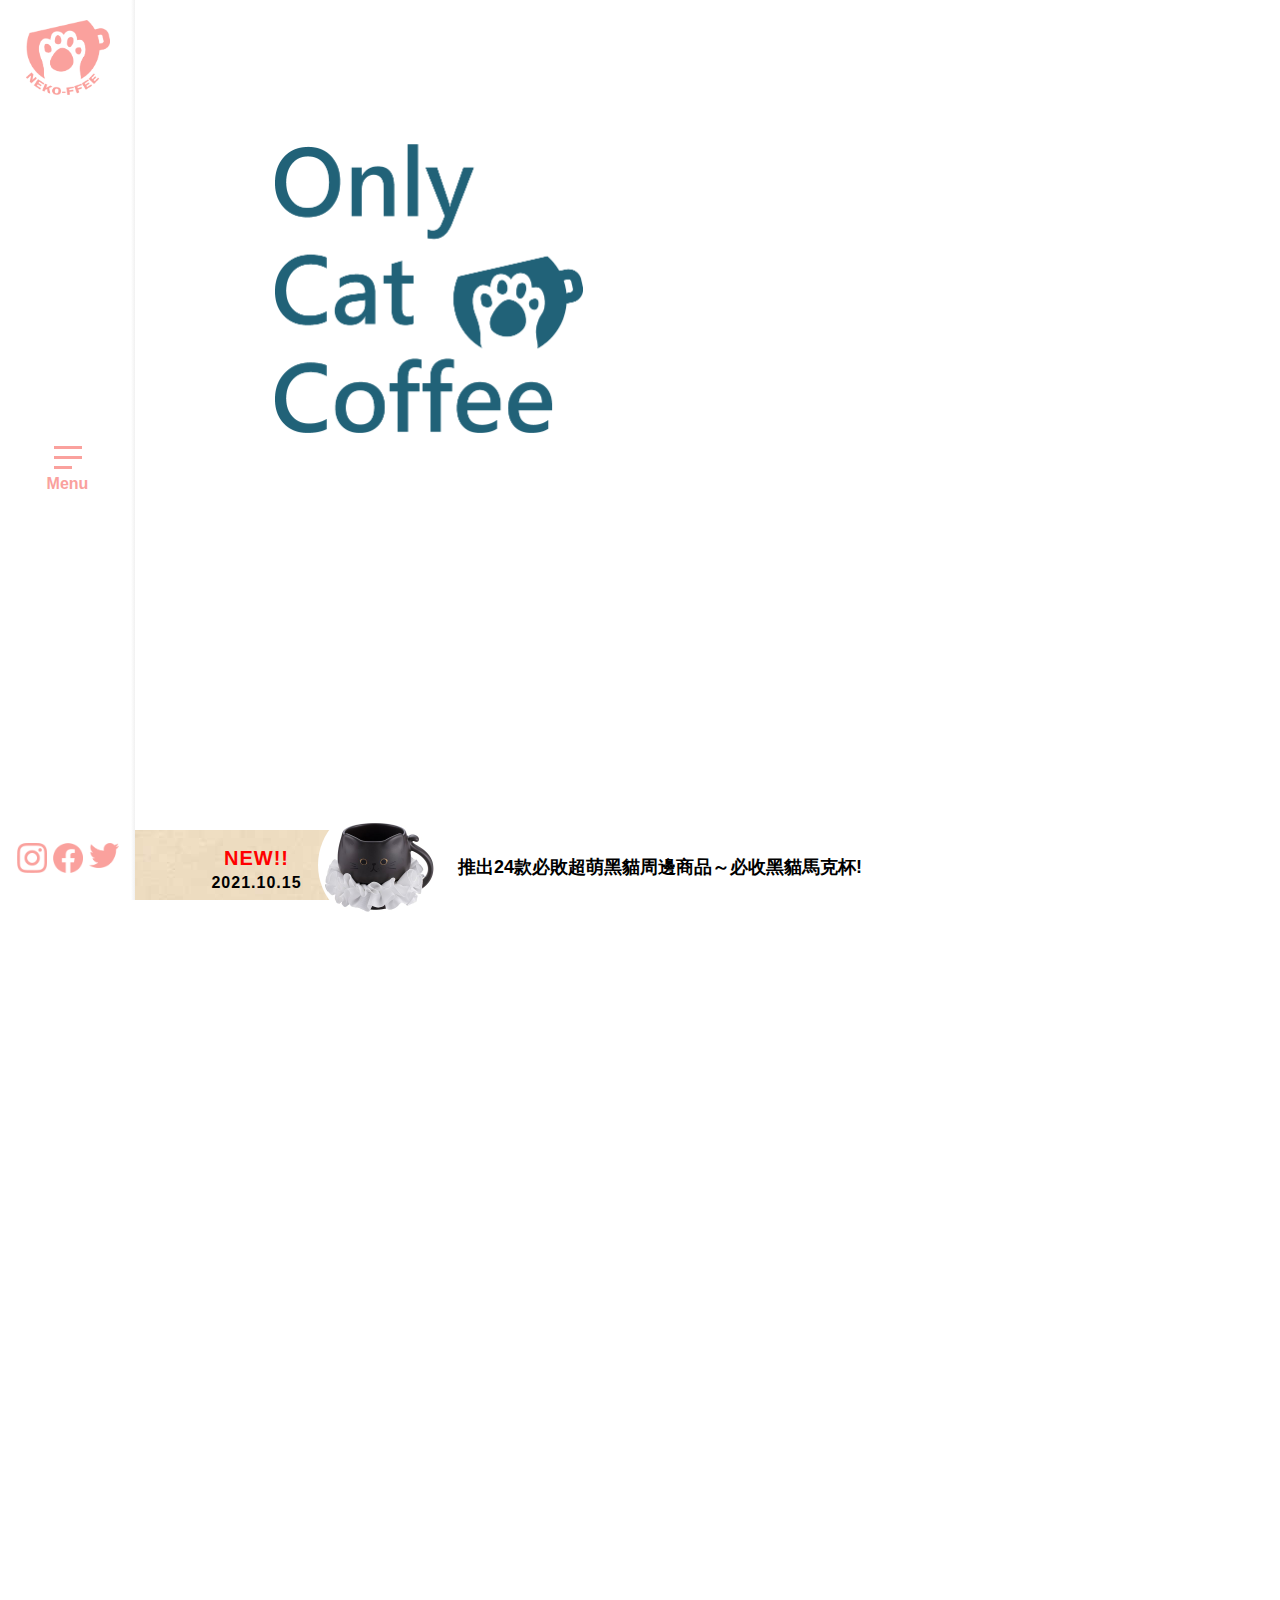
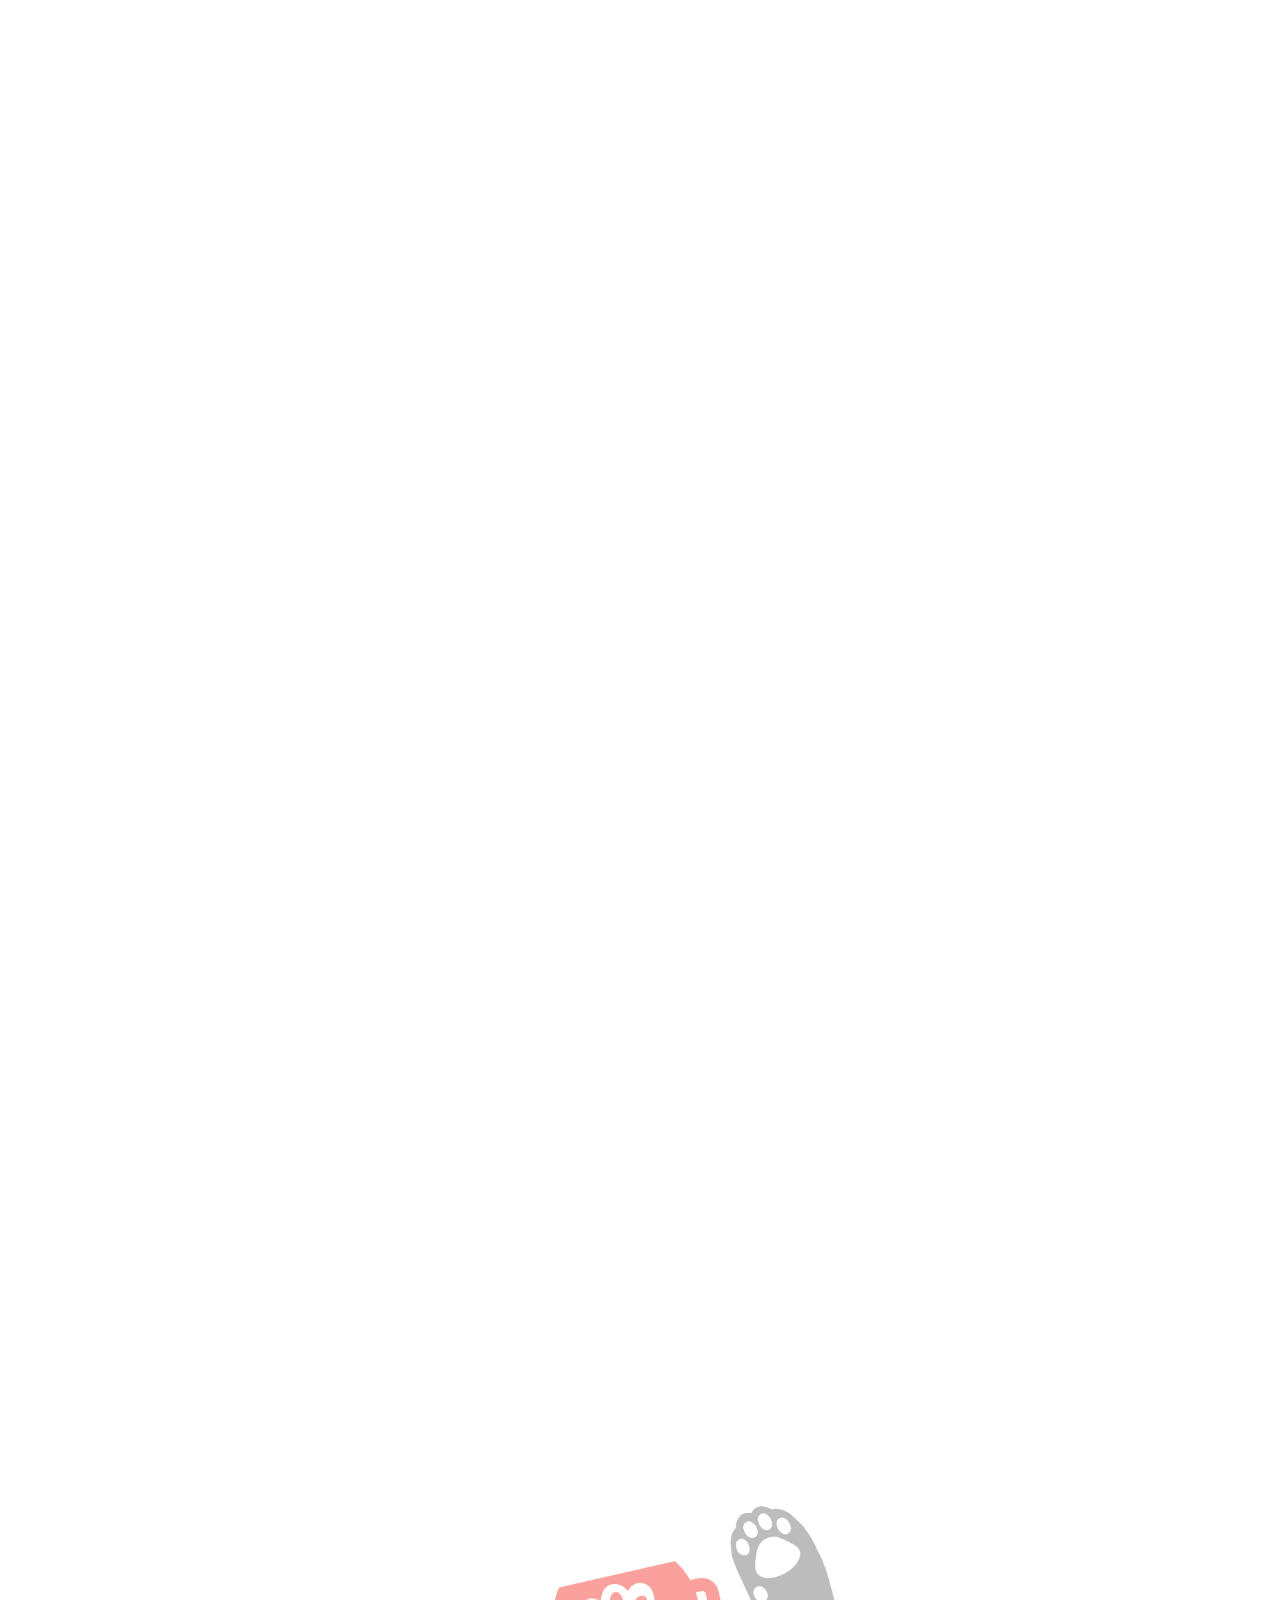
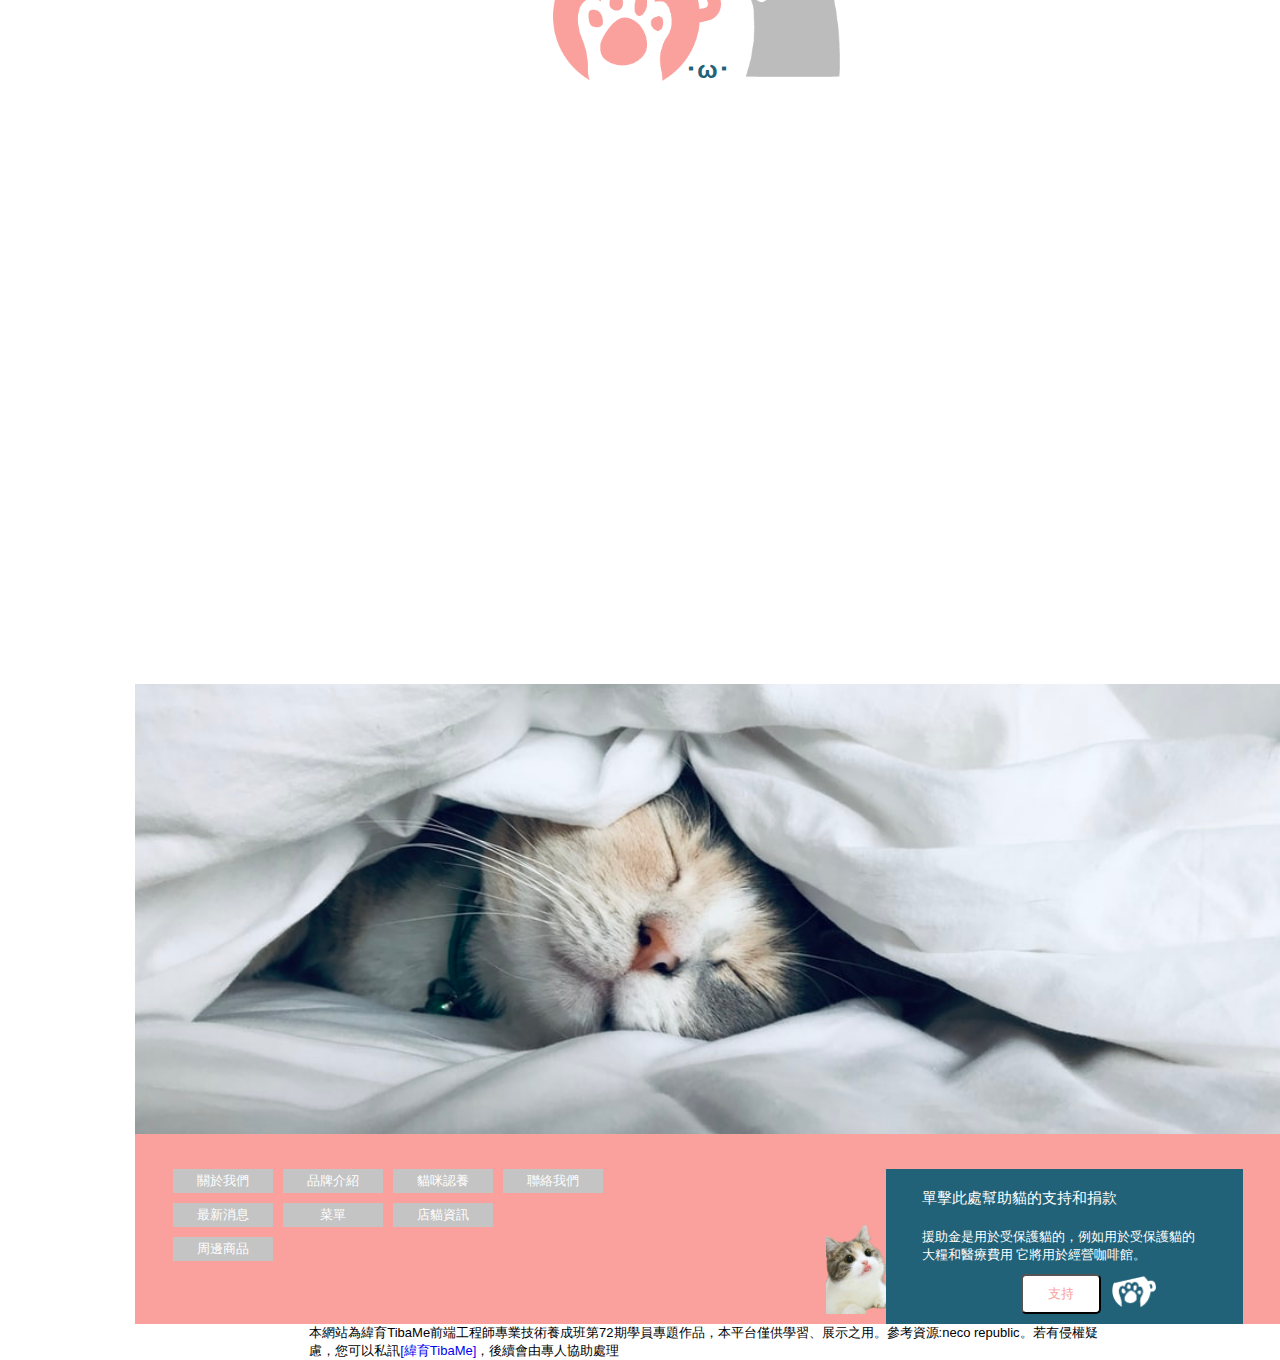
==== commit 87b0bffa: "newww" ====
--- a/Nako-ffee_html/index.html
+++ b/Nako-ffee_html/index.html
@@ -11,6 +11,8 @@
         <link href="./css/最新消息欄.css" rel="stylesheet">
         <link href="./css/關於since2020區.css" rel="stylesheet">
         <link href="./css/每頁頁尾.css" rel="stylesheet">
+        <link href="./css/swiper-bundle.min.css" rel="stylesheet">
+        <link href="https://unpkg.com/aos@2.3.1/dist/aos.css" rel="stylesheet">
         <style>
 
             main{
@@ -54,7 +56,7 @@
                 0%{
                     transform: rotate(0deg);
                 }
-
+                
                 100%{
                     transform: rotate(-5deg);
                 }
@@ -69,6 +71,21 @@
                     opacity: 0.5;
                 }
             }
+
+            @keyframes roundcat {
+            10% {
+                opacity: 1;
+            }
+
+            50% {
+                opacity: 1;
+            }
+
+            60% {
+                opacity: 0;
+            }
+        }
+            
             
 
             
@@ -81,12 +98,16 @@
     
     <body>
         <div class="cat_index">
+            <!-- 左欄的隱藏欄 ------------------------------------------------------------->
+            <input type="checkbox" id="putmenugod"  >
+            <!-- 左欄的隱藏欄 ------------------------------------------------------------->
+
             <aside class="sidenav">
                 <a href="./index.html" class="left_cat_log">
                     <img src="./images/background/左側logo.png" alt="logo">
                 </a>
                 <a href="#" class="left_menu_log">
-                    <label for="putmenugod">
+                    <label for="putmenugod" >
                         <div class="left_menu_icon">
                             <span></span>
                             <span></span>
@@ -97,8 +118,12 @@
                         <p class="menu_text">
                             Menu
                         </p>
+                    
+                        
                     </label>
+
                 </a>
+                
 
                 
                 <ul class="social_icon">
@@ -109,9 +134,9 @@
 
             </aside>
 
-            <!-- 左欄的隱藏欄 -->
-
-            <input type="checkbox" id="putmenugod">
+            <!-- 左欄的隱藏欄 ------------------------------------------------------------->
+
+            
             <section>
                 
                 <div class="nav_inner">
@@ -126,6 +151,7 @@
                         <ul><a class="a_head" href="./food.html">03 菜單</a></ul>
                         <ul><a class="a_head" href="./cat.html">04 店貓資訊</a></ul>
                         <ul><a class="a_head" href="./gift.html">05 周邊商品</a></ul>
+                        <label class="menu_close" for="putmenugod">X close</label>
                         
                     </div>
                     <div class="nav_rightbg">
@@ -159,6 +185,11 @@
                     <div class="index_runcat_text">
                         <img src="./images/background/首頁大標字3x.png" alt="大標字" style="z-index:unset;">
                     </div>    
+
+                    <div class="index_runcar_bigbigbig">
+                        <div class="index_runcar_bigbigbig_img"><img src="./images/background/首頁輪播貓.png"></div>
+                        <div class="index_runcar_bigbigbig_img"><img src="./images/background/FU75ol.jpg"></div>
+                    </div>
                     
                     <div class="index_runcat_news">
                         <span>NEW!!</span>
@@ -166,58 +197,80 @@
                     </div>
 
                     <div class="index_runcat_news_right">
-                        <a href="./gift.html"><p>推出24款必敗超萌黑貓周邊商品～必收黑貓馬克杯!</p></a>
-                    </div>
-
-                    <div class="index_runcat_news_item"><a href="./gift.html"><img src="./images/貓咪周邊/黑貓公爵馬克杯-首頁.jpg" alt="cup"></a>
-                    </div>
-
-                </div>
-
-                <div class="information">
+                        <a href="./gift.html" target="_blank" ><p>推出24款必敗超萌黑貓周邊商品～必收黑貓馬克杯!</p></a>
+                    </div>
+
+                    <div class="index_runcat_news_item"><a href="./gift.html" target="_blank"><img src="./images/貓咪周邊/黑貓公爵馬克杯-首頁.jpg" alt="cup"></a>
+                    </div>
+
+                </div>
+
+                <div class="information" data-aos="fade-right">
                     <div class="information_head">
                     INFORMATION
                     </div>
 
-                    <div class="information_side">
-                        
-                        <div class="information_inner">
-                            
-                            <div class="information_item">
-                                <span>2021.10.15</span>
-                                <p>到哪裡也和暖暖的喵咪在一起</p>
-                                <p>與漫畫家山野玲玲合作 ! 佈滿貓咪的抓毛絨外套 ~ .....</p>
-                            </div>
-
-                            <div class="information_item">
-                                <span>2021.10.15</span>
-                                <p>倒水的瞬間……會心一笑♪看著魚的貓咪好可愛</p>
-                                <p>好想吃魚～　像是在水族館盯著魚缸的貓咪玻璃杯之會 .....</p>
-                            </div>
-
-                            <div class="information_item">
-                                <span>2021.10.15</span>
-                                <p>由天然材料製成的耐熱玻璃 x 時尚</p>
-                                <p>am & be HARIO 咖啡服務器 400 橄欖木 .....</p>
-                            </div>
-
-                        </div>
-
-                    </div>
+                    <div class="swiper information_swiper">
+                        <div class="swiper-wrapper">
+                          <div class="swiper-slide information_swiper-slide">
+                            <a href="./news.html">
+                            <span>2021.10.15</span>
+                            <p>到哪裡也和暖暖的喵咪在一起</p>
+                            <p>漫畫家 Rinrin Yamano 的貓臉插圖以完整圖案印刷。這是一種易於穿著的設計，具有沉穩的色彩，同時吸引了愛貓人士。羅紋袖子可以輕鬆地捲起手臂，寬鬆的款式推薦給喜歡貓的男孩。</p>
+                            </a>
+                        </div>
+
+                          <div class="swiper-slide information_swiper-slide">
+                            <a href="./news.html">
+                            <span>2021.10.15</span>
+                            <p>化妝包總是和太可愛的龍馬在一起</p>
+                            <p>每次化妝都覺得很可愛♪
+                                期待已久的龍馬君粉絲們！可愛的臉現在是化妝包。敞開心扉，把體積大的化妝品放在一起。可愛性和實用性一定會超出您的期望！</p>
+                            </a>    
+                        </div>
+
+                          <div class="swiper-slide information_swiper-slide">
+                            <a href="./news.html">
+                            <span>2021.10.17</span>
+                            <p>秘密信息，由貓傳遞</p>
+                            <p>沿著引導線折疊後變成貓臉的留言卡套裝。如果你拉開耳朵，打開它，你可以閱讀裡面的信息。設置了很多4種x 7件，我認為所有種類都會被收集和排列。有些貓和我的孩子一樣！</p>
+                            </a> 
+                        </div>
+
+                          <div class="swiper-slide information_swiper-slide">
+                            <a href="./news.html">
+                            <span>2021.10.19</span>
+                            <p>“Cat Hatago”是世界上第一個與貓咖啡館相鄰的床位</p>
+                            <p>您可以在那裡看貓或看貓入睡。請在以江戶時代為靈感的日本空間中度過悠閒的看貓時光...... 受保護的貓咖啡館關閉後，您可以體驗到22:00的照顧。</p>
+                            </a> 
+                        </div>
+
+                          <div class="swiper-slide information_swiper-slide">
+                            <a href="./news.html">
+                            <span>2021.10.20</span>
+                            <p>如果你有一隻受保護的貓</p>
+                            <p>幸運地把你的腳放在一盆溫水中並懇求一個擁抱，你可以擁抱它，慢慢地溫暖你的身體。</p>
+                            </a> 
+                        </div>
+
+                        </div>
+                        <div class="swiper-pagination"></div>
+                        <div class="swiper-scrollbar"></div>
+                      </div>
                 </div>
 
                 <div class="nekoffee_since_2020">
-                    <div class="nekoffee_since_2020_img">
+                    <div class="nekoffee_since_2020_img" data-aos="fade-right">
                         <img src="./images/background/首頁關於貓.jpeg" alt="cat">
                     </div>
-                    <div class="nekoffee_since_2020_text">
+                    <div class="nekoffee_since_2020_text" data-aos="fade-up">
                         <span>關於NEKO-FFEE<br>
                             Since  2020
                         </span>
                         <p>日文中的貓為「猫（ねこ、neko）」，據說是古時候日本人稱之「ネズミを捕る子（Nezumi-o-toru-ko、捕鼠者）」，取前後的發音而拼成「ネ（ne）」與「子（ko）」。
                             貓咪咖啡館（Cat cafe）是指主要以貓咪為主題的咖啡館。那裡沒有工作時的疲憊和焦慮，沒有學習時的緊張和辛苦，因為在貓咪面前，所有的煩惱和孤獨感都會雲消霧散。貓咖啡館是2000年以後在日本興起的喝咖啡場所，在經濟危機的時候，日本民眾有自己的方式減壓，比如去時下流行的貓咖啡館 NEKO-FFEE，與貓同樂。
                         </p>
-                        <a class="nekoffee_since_2020_button" href="./about.html">
+                        <a class="nekoffee_since_2020_button" href="./about.html" target="_blank">
                             我們的品牌故事<img src="./images/background/箭頭右.png">
                         </a>
 
@@ -225,14 +278,14 @@
                 </div>
 
 
-                <h2 class="if_wanttocatfamily">如果您想歡迎一隻貓加入您的家人，請從受保護的貓而不是寵物店開始</h2>
-                
-                <div class="nekoffee_since_2020_2">
+                <h2 class="if_wanttocatfamily" data-aos="fade-up" data-aos-duration="3000">如果您想歡迎一隻貓加入您的家人，請從受保護的貓而不是寵物店開始</h2>
+                
+                <div class="nekoffee_since_2020_2" data-aos="fade-up" data-aos-duration="3000">
                     <div class="nekoffee_since_2020_2_text">
                         <p>心理層面上，最明顯的例子是當我們看到心愛的寵物時，第一反應往往是忍不住地發出讚嘆：「啊！好可愛！」，此時嘴角也不禁往上揚。之所以會產生這樣的情況，是因為我們的體內在與寵物互動之時，會影響六種神經傳導物質的分泌：苯乙胺、腦內嗎啡、多巴胺、催產素、泌乳激素、腎上腺皮質素，前五種神經傳導物質的增加，會帶給人歡愉、幸福及安全感，而腎上腺皮質素的減少，能降低人的緊張焦慮感，這些神經傳導物質的改變，致使我們與寵物相處時產生幸福感。
                         </p>
 
-                        <a href="./food.html" class="nekoffee_since_2020_2_button">
+                        <a href="./food.html" class="nekoffee_since_2020_2_button" target="_blank">
                             搭配咖啡更開心~~<img src="./images/background/箭頭右.png">
                         </a>
                     </div>
@@ -243,76 +296,90 @@
 
                 </div>
 
-                <h2 class="index_gochat_cat">領養快樂貓咪</h2>
-                
-                <div class="happy_cat">
-                    <div class="happy_cat_all">
-                        <div class="happy_cat_single">
-                            <a href="./gocha.html">
-                            <div class="happy_cat_single_img"><img src="./images/cathold/板橋/毛色白底虎斑體型小型.jpg" ></div>
-                            <ul class="happy_cat_single_text">
-                                <li>板橋動物之家/</li>                                                                        </li>
-                                <li>年齡幼/<li>
-                                <li>短毛/</li>
-                                <li>白底虎班/</li>
-                            </ul>
-                            </a>
-                        </div>
-                        <div class="happy_cat_single">
-                            <a href="#">
-                                <div class="happy_cat_single_img"><img src="./images/cathold/板橋/毛色白底虎斑體型小型2.jpg" ></div>
+                <h2 class="index_gochat_cat" data-aos="fade-up" data-aos-duration="3000">領養快樂貓咪</h2>
+
+                
+                <div class="gochat_cat_swiper_ouside" data-aos="fade-up" data-aos-duration="3000">
+                    <div class="leftrghit">
+                        <div class="swiper gochat_cat_swiper">
+                            <div class="swiper-wrapper">
+                            <div class="swiper-slide gochat_cat_swiper"><a href="./gocha.html" target="_blank">
+                                <div class="happy_cat_single_img"><img src="./images/cathold/板橋/毛色白底虎斑體型小型.jpg" ></div>
                                 <ul class="happy_cat_single_text">
-                                    <li>板橋動物之家/</li>                                                                        </li>
+                                    <li>板橋動物之家/</li>                                                                      
                                     <li>年齡幼/<li>
                                     <li>短毛/</li>
                                     <li>白底虎班/</li>
                                 </ul>
-                            </a>
-                        </div>
-                        <div class="happy_cat_single">
-                            <a href="#">
+                            </a></div>
+
+                            <div class="swiper-slide gochat_cat_swiper"><a href="./gocha.html" target="_blank">
+                                <div class="happy_cat_single_img"><img src="./images/cathold/板橋/毛色白底虎斑體型小型2.jpg" ></div>
+                                <ul class="happy_cat_single_text">
+                                    <li>板橋動物之家/</li>                                                                     
+                                    <li>年齡幼/<li>
+                                    <li>短毛/</li>
+                                    <li>白底虎班/</li>
+                                </ul>
+                            </a></div>
+
+                            <div class="swiper-slide gochat_cat_swiper"><a href="./gocha.html" target="_blank">
                                 <div class="happy_cat_single_img"><img src="./images/cathold/板橋/毛色白底虎斑體型小型3.jpg" ></div>
                                 <ul class="happy_cat_single_text">
-                                <li>板橋動物之家/</li>                                                                        </li>
+                                <li>板橋動物之家/</li>                                                                     
                                 <li>年齡幼/<li>
                                 <li>短毛/</li>
                                 <li>白底虎班/</li>
                                 </ul>
-                            </a>
-                        </div>
-                        <div class="happy_cat_single">
-                            <a href="#">
+                            </a></div>
+
+                            <div class="swiper-slide gochat_cat_swiper"><a href="./gocha.html" target="_blank">
                                 <div class="happy_cat_single_img"><img src="./images/cathold/板橋/毛色白底虎斑體型小型4.jpg" ></div>
                                 <ul class="happy_cat_single_text">
-                                    <li>板橋動物之家/</li>                                                                        </li>
+                                    <li>板橋動物之家/</li>                                                                     
                                     <li>年齡幼/<li>
                                     <li>短毛/</li>
                                     <li>白底虎班/</li>
                                 </ul>
-                            </a>
-                        </div>
-                        <a href="#" class="happy_cat_single_left" ><img src="./images/background/左大箭頭2.png"></a>
-                        <a href="http://www.yahoo.com.tw" class="happy_cat_single_right" ><img src="./images/background/右大箭頭2.png"></a>
-
-                    </div>
-                        
-                </div >
+                            </a></div>
+
+                            <div class="swiper-slide gochat_cat_swiper"><a href="./gocha.html" target="_blank">
+                                <div class="happy_cat_single_img"><img src="./images/cathold/板橋/毛色白底虎斑體型小型5.jpg" ></div>
+                                        <ul class="happy_cat_single_text">
+                                            <li>板橋動物之家/</li>                                                                       
+                                            <li>年齡幼/<li>
+                                            <li>短毛/</li>
+                                            <li>白底虎班/</li>
+                                        </ul>
+                                    </a></div>
+                            </div>
+                            
+                            
+                        </div>    
+                        <label class="gochat_cat_swiper_btnprev">◁</label>
+                        <label class="gochat_cat_swiper_btnnext">▷</label>
+                    </div>
+                    
+                </div>    
                 
                 <div class="index_cat_hand">
-                    <h2>･ω･</h2>
-                </div>
-
-                <div class="grid">
+                    <h2>
+                        ･ω･
+                        <span></span>
+                    </h2>
+                </div>
+
+                <div class="grid" data-aos="fade-up" data-aos-duration="3000">
                     <div class="grid_cat_container">
-                        <a href="./about.html" class="grid_cat_items -item1"><img src="./images/background/cat1.jpg" alt="1"><p>聽聽貓咪所發出的“咕嚕”聲<br>讓人的情緒精神放鬆的好方法</p></a>
-                        <a href="./gocha.html" class="grid_cat_items"><p>作為一位專業貓奴</p><img src="./images/background/cat2.jpeg" alt="2"></a>
-                        <a href="./gift.html" class="grid_cat_items"><img src="./images/coffee/coffee3.jpg" alt="3"><p>好東西要與好朋友分享</p></a>
-                        <a href="./food.html" class="grid_cat_items"><img src="./images/shop/shop4.jpg" alt="4"><p>與漫畫家山野玲玲合作</p></a>
-                        <a href="./gocha.html" class="grid_cat_items"><img src="./images/background/cat5.jpg" alt="5"><p>照顧一隻貓咪</p></a>
-                        <a href="./gift.html" class="grid_cat_items -item6"><img src="./images/shop/shop6.jpg" alt="6"><p>最愛貓咪T恤 色彩繽紛</p></a>
-                        <a href="./food.html" class="grid_cat_items"><img src="./images/coffee/coffee8.jpg" alt="7"><p>片刻的寧靜 就是如此簡單</p></a>
-                        <a href="./gocha.html" class="grid_cat_items"><img src="./images/cathold/板橋/毛色黑白色體型小型.jpg"><p>擁有只屬於自己的貓咪</p></a>
-                        <a href="./cat.html" class="grid_cat_items -item9"><img src="./images/background/cat9.jpeg" alt="9"><p>撫摸貓咪的脖子和耳後部位<br>貓咪感到舒服開心了就會發出“咕嚕”聲</p></a>
+                        <a href="./about.html" target="_blank" class="grid_cat_items -item1"><img src="./images/background/cat1.jpg" alt="1"><p>聽聽貓咪所發出的“咕嚕”聲<br>讓人的情緒精神放鬆的好方法</p></a>
+                        <a href="./gocha.html" target="_blank" class="grid_cat_items"><p>作為一位專業貓奴</p><img src="./images/background/cat2.jpeg" alt="2"></a>
+                        <a href="./food.html" target="_blank" class="grid_cat_items"><img src="./images/coffee/coffee3.jpg" alt="3"><p>好東西要與好朋友分享</p></a>
+                        <a href="./gift.html" target="_blank" class="grid_cat_items"><img src="./images/shop/shop4.jpg" alt="4"><p>與漫畫家山野玲玲合作</p></a>
+                        <a href="./gocha.html" target="_blank" class="grid_cat_items"><img src="./images/background/cat5.jpg" alt="5"><p>照顧一隻貓咪</p></a>
+                        <a href="./gift.html" target="_blank" class="grid_cat_items -item6"><img src="./images/shop/shop6.jpg" alt="6"><p>最愛貓咪T恤 色彩繽紛</p></a>
+                        <a href="./food.html" target="_blank" class="grid_cat_items"><img src="./images/coffee/coffee8.jpg" alt="7"><p>片刻的寧靜 就是如此簡單</p></a>
+                        <a href="./gocha.html" target="_blank" class="grid_cat_items"><img src="./images/cathold/板橋/毛色黑白色體型小型.jpg"><p>擁有只屬於自己的貓咪</p></a>
+                        <a href="./cat.html" target="_blank" class="grid_cat_items -item9"><img src="./images/background/cat9.jpeg" alt="9"><p>撫摸貓咪的脖子和耳後部位<br>貓咪感到舒服開心了就會發出“咕嚕”聲</p></a>
                     </div>
                    
                 </div>
@@ -353,5 +420,89 @@
             </main>
         </div>
 
+
+
+        <script src="./js/swiper-bundle.min.js"></script>
+        <script src="https://unpkg.com/aos@2.3.1/dist/aos.js"></script>
+        <script> AOS.init(); </script>
+        <script>
+            var swiper = new Swiper(" .information_swiper", {
+              slidesPerView: 2.5,
+              spaceBetween: 60,
+              freeMode: true,
+
+              scrollbar: {
+                el: ".swiper-scrollbar",
+                hide: false,
+                },
+              breakpoints: {
+                1: {
+                    slidesPerView: 1,
+                    spaceBetween: 30,
+                },
+                720: {
+                    slidesPerView: 2,
+                    spaceBetween: 30,
+                },
+                960: {
+                    slidesPerView: 2.5,
+                    spaceBetween: 60,
+                },
+               }
+            });
+
+            var mySwiper = new Swiper(" .gochat_cat_swiper", {
+              slidesPerView: 4,
+              spaceBetween: 25,
+              freeMode: true,
+              loop: true,
+
+              navigation: {
+                nextEl: ".gochat_cat_swiper_btnnext",
+                prevEl: ".gochat_cat_swiper_btnprev",
+                },
+              breakpoints: {
+                1: {
+                    slidesPerView: 2,
+                    centeredSlides: false,
+                    spaceBetween: 10,
+                },
+                520: {
+                    slidesPerView: 3,
+                    centeredSlides: false,
+                    spaceBetween: 10,
+                },
+                720: {
+                    slidesPerView: 4,
+                    centeredSlides: false,
+                    spaceBetween: 10,
+                },
+                960: {
+                    slidesPerView: 4,
+                    spaceBetween: 25,
+                    centeredSlides: false,
+              },
+            }
+            });
+        </script>
+        <script>
+            let icon = document.getElementsByClassName("left_menu_log")[0];
+            let menu_text = document.getElementsByClassName("menu_text")[0];
+            // console.log(menu_text.innerText)
+
+            let checkboxedicon = document.getElementById("putmenugod");
+            checkboxedicon.addEventListener("click",function(){
+                if(checkboxedicon.checked){
+                    icon.setAttribute("class", "left_menu_log_close");
+                    menu_text.innerText = "close"
+               }else{
+                    icon.setAttribute("class", "left_menu_log");
+                    menu_text.innerText = "Menu"
+               }
+            })
+            
+           
+        </script>
+
     </body>
 </html>--- a/Nako-ffee_html/css/左排欄.css
+++ b/Nako-ffee_html/css/左排欄.css
@@ -9,6 +9,7 @@
 
 *{
     box-sizing: border-box;
+    
 }
 
 a{
@@ -20,6 +21,9 @@
     padding: 0;
     margin: 0;
 }
+
+
+
 
 /* 首頁往右移135px */
 
@@ -37,7 +41,8 @@
     left: 0;
     width: 135px;
     height: 100%;
-    background-color: white;
+    /* background-color: rgba(250, 250, 250, 1); */
+    background: linear-gradient(to right ,white 97%,rgb(241, 241, 241) 100%);
     display: flex;
     flex-direction: column;
     justify-content: space-between;
@@ -46,6 +51,27 @@
     z-index: 10;
 }
 
+@media (max-width: 900px){
+    div.cat_index{
+        margin-left: 0px;
+    }
+    div aside.sidenav{
+        position: sticky;
+        width: 100%;
+        height: 85px;
+        top: 0;
+        display: flex;
+        flex-direction: row;
+        background: linear-gradient(to bottom ,white 97%,rgb(241, 241, 241) 100%);
+        padding: 0px 30px;
+        z-index: 10;
+
+    }
+    
+}
+
+
+
 /* 左欄LOGO */
 
 div aside.sidenav a.left_cat_log img{
@@ -53,6 +79,16 @@
 
 }
 
+@media (max-width: 900px){
+    div aside.sidenav a.left_cat_log img{
+        width: 70px;
+    
+    }
+}
+
+
+
+
 /* 左欄menu */
 
 
@@ -62,16 +98,19 @@
     display: flex;
     flex-direction: column;
     align-items: center;
-}
-
-.left_menu_log label{
+    transition: 0.5s;
+    
+}
+
+a.left_menu_log label{
     display: flex;
     flex-direction: column;
     align-items: center;
-}
-
-
-.left_menu_log label:hover{
+    transition: 0.5s;
+}
+
+
+a.left_menu_log label:hover{
     cursor: pointer;
 }
 
@@ -81,12 +120,14 @@
     display: flex;
     flex-direction: column;
     justify-content: space-between;
+    transition: 0.5s;
 }
 
 div aside.sidenav a.left_menu_log div.left_menu_icon span{
     background-color: #FAA19D;
     height: 3px;
     width: 100%;
+    transition: 0.5s;
 }
 
 div aside.sidenav a.left_menu_log div.left_menu_icon span:nth-child(3){
@@ -97,6 +138,70 @@
     margin: 6px 0 0 0;
     font-weight: bold;
     color: #FAA19D;
+    transition: 0.5s;
+    
+}
+
+
+
+/* 隱藏close */
+
+div aside.sidenav a.left_menu_log_close{
+    display: flex;
+    flex-direction: column;
+    align-items: center;
+    transition: 0.5s;
+    /* border: 1px solid blue; */
+    
+}
+
+a.left_menu_log_close label{
+    display: flex;
+    flex-direction: column;
+    align-items: center;
+    transition: 0.5s;
+}
+
+
+a.left_menu_log_close label:hover{
+    cursor: pointer;
+}
+
+div aside.sidenav a.left_menu_log_close div.left_menu_icon{
+    height: 23px;
+    width: 28px;
+    display: flex;
+    flex-direction: column;
+    justify-content: space-between;
+    transition: 0.5s;
+}
+
+div aside.sidenav a.left_menu_log_close div.left_menu_icon span:nth-child(1){
+    background-color: #FAA19D;
+    height: 3px;
+    width: 100%;
+    transform: rotate(-45deg);
+    margin-top:13px;
+    transition: 0.5s;
+}
+div aside.sidenav a.left_menu_log_close div.left_menu_icon span:nth-child(2){
+    background-color: #FAA19D;
+    height: 3px;
+    width: 100%;
+    transform: rotate(45deg);
+    margin-bottom:6px;
+    transition: 0.5s;
+}
+div aside.sidenav a.left_menu_log_close div.left_menu_icon span:nth-child(3){
+    opacity: 0;
+    
+}
+
+div aside.sidenav a.left_menu_log_close p.menu_text{
+    margin: 6px 0 0 0;
+    font-weight: bold;
+    color: #FAA19D;
+    transition: 0.5s;
     
 }
 
@@ -121,7 +226,12 @@
 
 }
 
-
+@media (max-width: 900px){
+    div aside.sidenav ul.social_icon{
+        display: none;
+        
+    }
+}
 
 
 /* 隱藏欄區 */
@@ -129,13 +239,22 @@
     display: none;
 }
 
-#putmenugod:checked + section{
-    /* opacity: 1; */
+#putmenugod:checked ~ section{
     /* display: block; */
+    opacity: 1;
     transform: translate(0);
     transition: 0.5s;
     
 }
+
+#putmenugod:checked + aside.sidenav a.left_menu_log{
+    opacity: 1;
+    transition: 0.5s;
+}
+
+
+
+
 
 .showthepage{
     border-bottom: 1px solid rgba(0, 0, 0, 0.4);
@@ -146,11 +265,17 @@
     height: 100%;
     position: fixed;
     z-index: 9;
-    /* opacity: 0; */
+    opacity: 0;
     /* display: none; */
     transform: translate(-100%);
     transition: 0.5s;
     /* border: 2px solid red; */
+}
+
+@media (max-width: 900px){
+    section{
+        transform: translatey(-100%);
+    }
 }
 
 .nav_inner{
@@ -163,12 +288,17 @@
     background-color: rgba(255, 255, 255, 0.95);
     /* border: 2px solid blue; */
       
-       
-}
-
-
-
-
+}
+
+@media (max-width: 900px){
+    .nav_inner{
+        display: flex;
+        flex-direction: column;
+        align-items: center;
+        flex-grow: 1;
+        height: calc(100% - 85px)
+    }
+}
 
 
 
@@ -178,14 +308,11 @@
     font-weight: bold;
     letter-spacing: 1px;
     color: black;
-    padding: 3px 4px;
+    padding: 6px 8px;
     margin: 0 0 55px 0;
     /* border: 1px solid black; */
     
-    
-}
-
-
+}
 
 .nav_inner ul{
     margin-bottom:30px;
@@ -204,7 +331,7 @@
     font-weight: normal;
     margin: 20px 0 5px 100px;
     width: 120px;
-    padding: 3px 4px;
+    padding: 6px 8px;
     
 }
 
@@ -220,11 +347,30 @@
     
     padding: 10% 8% 10% 20%;
     flex-grow: 1 ;
-    /* justify-content: space-around; */
-    /* border: 2px solid blue; */
-    /* min-width: 500px; */
-
-    
+    position: relative;
+    
+}
+
+.nav_left label.menu_close{
+    position: absolute;
+    right: 10px;
+    top: 10px;
+    font-size: 20px;
+}
+
+
+.nav_left label.menu_close:hover{
+    cursor: pointer;
+    background-color: #FAA19D;
+    color: white;
+}
+
+
+@media (max-width: 900px){
+    .nav_left label.menu_close{
+        display: none;
+    }
+
 }
 
 .nav_inner .nav_rightbg{
@@ -234,9 +380,11 @@
     /* border: 1px solid red; */
     flex-basis: 600px;
     justify-content:flex-start;
-    flex: 1 1 500px;
-
-}
+    /* flex: 1 1 500px; */
+
+}
+
+
 
 
 
@@ -246,12 +394,23 @@
     background-image: url("../images/background/灰底BG.jpg");
     flex-basis: 600px;
     justify-content:flex-start;
-    flex: 1 1 500px;
+    /* flex: 1 1 500px; */
     min-width: 450px;
 
 }
 
 
+@media (max-width: 900px){
+    .nav_inner .nav_rightbg{
+        display: block;
+        width: 100%;
+    }
+    .nav_inner .nav_right{
+        width: 100%;
+        min-width: 0px;
+        /* flex: 0 1 auto; */
+    }
+}
 
 .nav_h2{
     font-size: 14px;
@@ -270,6 +429,12 @@
 
 }
 
+@media (max-width: 900px){
+    .nav_right_block{
+        margin: 0 auto;
+        /* padding: 0 0 20px 0; */
+    }
+}
 
 .nav_right_block p{
     font-size: 12px;
@@ -329,4 +494,13 @@
     height: 100%;
     object-fit: cover;
     
-}+}
+
+@media (max-width: 900px){
+    .nav_img{
+    height: 140px;
+    max-width: 240px;
+    overflow: hidden;
+}
+}
+
--- a/Nako-ffee_html/css/首頁上排輪播圖區.css
+++ b/Nako-ffee_html/css/首頁上排輪播圖區.css
@@ -5,16 +5,49 @@
 /* 貓咪輪播圖 */
 
 div.cat_index main div.index_runcat{
-    /* border: 1px solid blue; */
-    height: 100vh;
+    /* height: 100VH;
     width: 100vw;                
     background-image: url("../images/background/首頁輪播貓.png");
     background-repeat: no-repeat;
     background-size: cover;
-    background-position:left top;
+    background-position:left top; */
     position: relative;
 
 }
+
+
+.index_runcar_bigbigbig{
+    position: relative;
+    width: 100%;
+    height: 100VH;
+}
+
+
+.index_runcar_bigbigbig_img{
+    width: 100%;
+    height: 100VH;
+    position: absolute;
+    animation: roundcat 10s linear infinite;
+    
+    opacity: 0;
+}
+
+.index_runcar_bigbigbig_img img{
+    width: 100%;
+    height: 100%;
+    object-fit: cover;
+    object-position: top center;
+}
+
+.index_runcar_bigbigbig_img:nth-child(1){
+    animation-delay: 0s;
+}
+.index_runcar_bigbigbig_img:nth-child(2){
+    animation-delay: 5s;
+}
+
+
+
 
 /* 首頁大標題 */
 
@@ -23,8 +56,12 @@
     left: 140px;
     position: absolute;
     z-index: 2;
-  
+}
 
+@media (max-width: 900px){
+    div.cat_index main div.index_runcat div.index_runcat_text{
+        left: 40px;
+    }
 }
 
 div.cat_index main div.index_runcat div.index_runcat_text::before{
@@ -88,7 +125,7 @@
 div.cat_index main div.index_runcat div.index_runcat_news_right{
     /* border: 1px solid gray; */
     height: 70px;
-    width: 497px;
+    max-width: 497px;
     bottom: 0;
     left: 243px;
     position: absolute;
@@ -101,14 +138,25 @@
 
 div.cat_index main div.index_runcat div.index_runcat_news_right p{
     font-size: 18px;
-    font-weight: normal;
+    font-weight: bold;
     margin: 25px 10px 25px 80px;
     color: black;
+    transition: 0.5s;
+}
+
+@media (max-width: 767.98px){
+    div.cat_index main div.index_runcat div.index_runcat_news_right{
+        background-image: url("../images/background/首頁news背景.jpg");
+    }
+    div.cat_index main div.index_runcat div.index_runcat_news_right p{
+        opacity: 0;
+    }
 }
 
 div.cat_index main div.index_runcat div.index_runcat_news_right p:hover{
     color: green;
     font-weight: bold;
+    transition: 0.5s;
 }
 
 
--- a/Nako-ffee_html/css/最新消息欄.css
+++ b/Nako-ffee_html/css/最新消息欄.css
@@ -2,8 +2,8 @@
 
 div.cat_index main div.information{
     /* border: 1px solid red; */
-    max-width: 970px;
-    margin: 90px auto 200px;
+    max-width: 1060px;
+    margin: 90px auto ;
 }
 
 div.cat_index main div.information div.information_head{
@@ -11,47 +11,46 @@
      color: #216278;
      font-weight: bolder;
      font-size: 28px;
+     margin-bottom: 60px;
+     margin-left: 30px;
      
 }
 
-div.cat_index main div.information div.information_side{
-     /* border: 1px solid blue; */
-     margin-top: 50px;
+div.swiper-horizontal>.swiper-scrollbar{
+     height: 2px;
+}
 
 
-}
- 
-div.cat_index main div.information div.information_inner{
-     /* border: 1px solid red; */
-     display: flex;
-     overflow: hidden;
-     
+.information_swiper{
+     max-width: 1060px;
+     /* height: 300px; */
 }
 
-div.cat_index main div.information div.information_item{
-     width: 350px;
-     margin-right: 70px;
-     flex-shrink: 0;
-     border-bottom:1px solid rgba(0, 0, 0, 0.5) ;
-}
-
-div.cat_index main div.information div.information_item:hover{
-     box-shadow: 0 2px 0px rgba(0, 0, 0, 1);
+.information_swiper-slide:hover{
      cursor: pointer;
 }
 
-div.cat_index main div.information div.information_item span{
+.information_swiper-slide a{
+     color: black;
+}
+
+.information_swiper-slide span{
+     font-size: 14px;
+}
+
+.information_swiper-slidee p{
      font-size: 15px;
 }
 
-div.cat_index main div.information div.information_item p{
-     margin : 13px 0 0 0 ;
+.information_swiper-slide p:nth-child(3){
      font-size: 14px;
-     font-weight: bold;
+     color: #8d8c8c;
+
 }
 
-div.cat_index main div.information div.information_item p:nth-child(3){
-    font-size: 13px;
-    color: #b1b1b1;
-    font-weight: normal;
+
+@media (max-width: 1200px){
+     div.cat_index main div.information{
+          padding: 0 20px ;
+     }
 }--- a/Nako-ffee_html/css/關於since2020區.css
+++ b/Nako-ffee_html/css/關於since2020區.css
@@ -3,16 +3,23 @@
 div.cat_index main div.nekoffee_since_2020{
     /* border: 1px solid red; */
     display: flex;
-    max-width: 1000px;
+    max-width: 1140px;
     margin: 174px auto 0;
     font-size: 0;
 }
 
+@media (max-width: 767.98px){
+    div.cat_index main div.nekoffee_since_2020{
+       display: flex;
+       flex-direction: column;
+    }
+}
+
 /* 左貓圖 */
 
 div.cat_index main div.nekoffee_since_2020 div.nekoffee_since_2020_img{
     flex: none;
-    width: 270px;
+    width: 400px;
     margin-top: 41px;
     position: relative;
 }
@@ -21,27 +28,36 @@
     background-image: url("../images/background/灰底BG.jpg");
     content: "";
     position: absolute;
-    width: 250px;
-    height: 210px;
-    z-index: -1;
-    left: -45px;
-    top:-60px;
+    width: 305px;
+    height: 290px;
+    z-index: -1;
+    left: -27px;
+    top:-28px;
 }
 
 div.cat_index main div.nekoffee_since_2020 div.nekoffee_since_2020_img::after{
     content: "";
     background-image: url("../images/background/灰點.png");
     position: absolute;
-    width: 250px;
-    height: 310px;
+    width: 380px;
+    height: 333px;
     z-index: -1;
     right: -40px;
-    top: 40px;
+    top: 166px;
     background-size: 12px;
 }
 
 div.cat_index main div.nekoffee_since_2020 div.nekoffee_since_2020_img img{
     max-width: 100%;
+}
+
+@media (max-width: 767.98px){
+    div.cat_index main div.nekoffee_since_2020 div.nekoffee_since_2020_img{
+        display: block;
+        margin: auto;
+        max-width: 100%;
+    }
+    
 }
 
 
@@ -56,19 +72,20 @@
 
 div.cat_index main div.nekoffee_since_2020 div.nekoffee_since_2020_text span{
 
-    font-size: 20px;
+    font-size: 24px;
     font-weight: bolder;
     color: #216278;
     letter-spacing: 2px;
+    line-height: 28px;
 
 }
 
 div.cat_index main div.nekoffee_since_2020 div.nekoffee_since_2020_text p{
-    margin-top: 50px ;
+    margin: 45px 0 40px 0 ;
     font-size: 15px;
     font-weight: bold;
-    line-height: 25px;
-    width: 85%;
+    line-height: 30px;
+    letter-spacing: 1px;
     
 }
 
@@ -79,6 +96,7 @@
     color: black;
     position: relative;
     display: inline-block;
+    padding: 6px 10px;
     
 }
 
@@ -88,15 +106,18 @@
     animation-fill-mode: both;
 }
 
+
+
 div.cat_index main div.nekoffee_since_2020 div.nekoffee_since_2020_text a.nekoffee_since_2020_button::before{
     content: "";
     background-image: url("../images/background/灰底BG.jpg");
-    height: 5px;
-    width: 110px;
-    position: absolute;
-    left: -3px;
+    height: 14px;
+    width: 150px;
+    position: absolute;
+    left: -11px;
     bottom: 0px;
     z-index: -1;
+    transform: skew(-60deg, -2deg);
 
 }
 
@@ -104,14 +125,32 @@
     margin:0 0 3px 8px;
 
 }
+@media (max-width: 1200px){
+    div.cat_index main div.nekoffee_since_2020 div.nekoffee_since_2020_text p{
+        padding-right: 20px ;
+    }
+}
+
+@media (max-width: 767.98px){
+    div.cat_index main div.nekoffee_since_2020 div.nekoffee_since_2020_text{
+        margin: 50px auto 0;
+        text-align: center;
+    }
+
+}
+
+
+
+
+
 
 /* 如果您想歡迎一隻貓 */
 
 div.cat_index main h2.if_wanttocatfamily{
-    font-size: 20px;
+    font-size: 24px;
     color: #216278;
-    max-width: 1000px;
-    margin: 80px auto ;
+    max-width: 1140px;
+    margin: 120px auto ;
     text-align: center;
     letter-spacing: 2px;
 
@@ -123,7 +162,7 @@
 
 div.cat_index main div.nekoffee_since_2020_2{
     display: flex;
-    max-width: 1000px;
+    max-width: 1140px;
     margin: 0 auto;
 }
 
@@ -131,10 +170,17 @@
     margin: 70px 100px 50px 0;
     font-size: 15px;
     font-weight: bold;
-    line-height: 25px;
+    line-height: 30px;
+    letter-spacing: 1px;
     width: 85%;
 
 
+}
+
+@media (max-width: 1200px){
+    div.cat_index main div.nekoffee_since_2020_2 div.nekoffee_since_2020_2_text p{
+        padding-left: 20px;
+    }
 }
 
 div.cat_index main div.nekoffee_since_2020_2 div.nekoffee_since_2020_2_text a.nekoffee_since_2020_2_button{
@@ -142,8 +188,8 @@
     font-weight: bold;
     color: black;
     position: relative;
-    margin-left: 320px;
-    margin-top: 30px;
+    margin-left: 50px;
+    margin-top: 10px;
     display: inline-block;
 }
 
@@ -161,16 +207,14 @@
 div.cat_index main div.nekoffee_since_2020_2 div.nekoffee_since_2020_2_text a.nekoffee_since_2020_2_button::before{
     content: "";
     background-image: url("../images/background/灰底BG.jpg");
-    height: 5px;
-    width: 120px;
-    bottom: 0;
-    z-index: -1;
-    position: absolute;
-}
-
-
-
-
+    height: 14px;
+    width: 180px;
+    bottom: -6px;
+    left: -30px;
+    z-index: -1;
+    position: absolute;
+    transform: skew(-60deg, -2deg);
+}
 
 
 div.cat_index main div.nekoffee_since_2020_2 div.nekoffee_since_2020_2_img {
@@ -198,12 +242,38 @@
 }
 
 
+@media (max-width: 767.98px){
+    div.cat_index main div.nekoffee_since_2020_2{
+        display: flex;
+        flex-direction: column-reverse;
+        align-items: center;
+    }
+
+    div.cat_index main div.nekoffee_since_2020_2 div.nekoffee_since_2020_2_text{
+        margin-top:40px;
+    }
+    div.cat_index main div.nekoffee_since_2020_2 div.nekoffee_since_2020_2_text p{
+        margin: auto;
+    }
+
+
+
+    div.cat_index main div.nekoffee_since_2020_2 div.nekoffee_since_2020_2_img img{
+        max-width: 100%;
+    
+    }
+
+}
+
+
+
+
 
 /* 領養貓咪區 */
 
 div.cat_index main h2.index_gochat_cat{
     margin: 120px auto 0;
-    width: 1000px;
+    width: 1140px;
     color: #216278;
     position: relative;
     /* text-align: center; */
@@ -220,27 +290,145 @@
 }
 
 
-
-
-
-
-/* 領養貓咪設定區 */
+/* 領養貓咪設定區 swiper*/
+
+.gochat_cat_swiper_ouside{
+    position: relative;
+    background-image: url("../images/background/灰底BG.jpg");
+    background-size: 100% 40% ;
+    background-repeat: repeat-x;
+    background-position: right 0 top 40px ;
+    margin-top: 50px;
+    z-index: 0;
+
+}
+
+.gochat_cat_swiper_ouside::after{
+    position: absolute;
+    background-image: url("../images/background/走路.png");
+    height: 300px;
+    width: 350px;
+    content: "";
+    right: 0%;
+    top: -150px;
+    background-size: contain;
+    background-repeat: no-repeat;
+    z-index: -1;
+
+}
+
+.leftrghit{
+    position: relative;
+    max-width: 900px;
+    margin: auto;
+}
+
+.gochat_cat_swiper_ouside label{
+    font-size: 60px;
+    position: absolute;
+    /* font-weight: bold; */
+    color: rgb(73, 113, 126);
+}
+
+.gochat_cat_swiper_ouside label:hover{
+    transform: scale(1.2);
+    cursor: pointer;
+}
+
+.gochat_cat_swiper_ouside label.gochat_cat_swiper_btnprev{
+    top: 50px;
+    left: -60px;
+}
+
+.gochat_cat_swiper_ouside label.gochat_cat_swiper_btnnext{
+    right: -60px;
+    top: 50px;
+}
+
+.gochat_cat_swiper{
+    max-width: 900px;
+}
+
+.happy_cat_single_img{
+    border-radius: 50%;
+    width: 200px;
+    height: 200px;
+    overflow: hidden;
+}
+
+.happy_cat_single_img img {
+    width: 100%;
+    height: 100%;
+    object-fit:cover ;
+}
+
+.happy_cat_single_text{
+    text-align: center;
+    font-size: 15px;
+    font-weight: bold;
+}
+
+.gochat_cat_swiper a{
+    color: black;
+    display: inline-block;
+    transition: 0.5s;
+}
+
+.gochat_cat_swiper a:hover{
+    display: inline-block;
+    transition: 0.5s;
+    transform: rotate(10deg);
+}
+
+@media (max-width: 1000px){
+    .gochat_cat_swiper_ouside label.gochat_cat_swiper_btnprev{
+        top: 50px;
+        left: 0px;
+        z-index: 8;
+        /* background-color: rgba(255, 255, 255,0.5) ; */
+        border-radius: 20px;
+    }
+    
+    .gochat_cat_swiper_ouside label.gochat_cat_swiper_btnnext{
+        right: 0px;
+        top: 50px;
+        z-index: 8;
+        /* background-color: rgba(255, 255, 255,0.5) ; */
+        border-radius: 20px;
+    }
+    .gochat_cat_swiper_ouside label{
+        font-size: 60px;
+        position: absolute;
+    }
+}
+
+@media (max-width: 767.98px){
+    .gochat_cat_swiper_ouside::after{
+        display: none;
+    }
+}
+
+
+
+
+
+
+/* 領養貓咪設定區 暫不使用 看上面的swiper*/
 
 
 div.cat_index main div.happy_cat{
-    /* border: 1px solid red; */
     position: relative;
     margin: 0 auto;
-    max-width: 1000px;
+    max-width: 1140px;
 }
 
 div.cat_index main div.happy_cat::before{
     position: absolute;
     background-image: url("../images/background/灰底BG.jpg");
     height: 110px;
-    width: 200vw;
-    content: "";
-    z-index: -1;
+    width: 200%;
+    content: "";
+    z-index: -2;
     left: -500px;
     top: 80px;
 }
@@ -255,6 +443,7 @@
     top: -150px;
     background-size: contain;
     background-repeat: no-repeat;
+    z-index: -1;
 
 
 }
@@ -265,7 +454,7 @@
 
 
 
-/* 左右箭頭 */
+/* 左右箭頭 不使用*/
 
 div.cat_index main div.happy_cat a.happy_cat_single_left{
     position: absolute;
@@ -306,6 +495,7 @@
     width: 850px;
     margin: 0 auto ;
     display: flex;
+    z-index: 2;
     
 }
 
@@ -325,7 +515,7 @@
 
 
 
-/* 貓咪認養圖 */
+/* 貓咪認養圖 不使用*/
 
 div.cat_index main div.happy_cat div.happy_cat_all div.happy_cat_single div.happy_cat_single_img{
     width:180px;
@@ -359,7 +549,7 @@
 div.cat_index main div.index_cat_hand{
     /* border: 1px solid red; */
     margin: 0 auto;
-    max-width: 1000px;
+    max-width: 1140px;
 }
 
 
@@ -371,7 +561,7 @@
     
 }
 
-div.cat_index main div.index_cat_hand h2::before{
+div.cat_index main div.index_cat_hand h2 span::before{
     content: "";
     background: url("../images/background/無文字LOGO@2x.png");
     height: 120px;
@@ -380,12 +570,13 @@
     background-repeat: no-repeat;
     background-size: contain;
     z-index: -1;
-    left: 345px;
+    /* left: 415px; */
     top: -95px;   
-
-}
-
-div.cat_index main div.index_cat_hand h2::after{
+    transform: translatex(-177px);
+
+}
+
+div.cat_index main div.index_cat_hand h2 span::after{
     content: "";
     background: url("../images/background/貓手.png");
     height: 175px;
@@ -394,7 +585,7 @@
     background-repeat: no-repeat;
     background-size: contain;
     z-index: -1;
-    left: 510px;
+    /* left: 580px; */
     top: -150px;
 
 }
@@ -404,7 +595,7 @@
 
 
 div.cat_index main div.grid{
-    max-width: 1000px;
+    max-width: 1140px;
     margin: 20px auto 0;
     /* border: 1px solid red; */
 
@@ -440,6 +631,32 @@
 
 div.cat_index main div.grid_cat_container a.-item9{
     grid-area: 2 / 4 / 4 / 6;
+}
+
+
+@media (max-width: 767.98px){
+    div.cat_index main div.grid_cat_container{
+        display: grid;
+        grid-template-columns: auto auto auto  ;
+        grid-template-rows: 140px 140px 140px ;
+        gap:20px;    
+    }
+    div.cat_index main div.grid_cat_container a.-item1{
+        grid-area: auto;
+    }
+    
+    div.cat_index main div.grid_cat_container a.-item9{
+        grid-area: auto;
+    }
+}
+
+@media (max-width: 413.98px){
+    div.cat_index main div.grid_cat_container{
+        display: grid;
+        grid-template-columns: auto auto   ;
+        grid-template-rows: 140px 140px 140px 140px 140px;
+        gap:10px;    
+    }
 }
 
 
@@ -463,13 +680,13 @@
 }
 
 div.cat_index main div.grid_cat_container a:hover p{
-    transform: scale(1.2);
+    transform: scale(1.12);
     transition-duration: 0.5s;
     opacity: 1;
 }
 
 div.cat_index main div.grid_cat_container a.grid_cat_items:hover {
-    transform: scale(1.2);
+    transform: scale(1.12);
     transition-duration: 0.5s;
     
 
@@ -480,7 +697,7 @@
 
 div.cat_index main div.footcat{
     background-image: url("../images/background/sleepcat.jpg");
-    width: 100vw;
+    width: 100%;
     height: 450px;
     background-repeat: no-repeat;
     background-size: cover;
--- a/Nako-ffee_html/css/每頁頁尾.css
+++ b/Nako-ffee_html/css/每頁頁尾.css
@@ -6,16 +6,20 @@
 
 footer .footer_f{
     /* border:1px solid red; */
-    max-width: 1000px;
+    max-width: 1140px;
     padding: 35px 35px 0 35px;
     display: flex;
     justify-content: space-between;
     margin: 0 auto;
 }
 
-/* footer .footer_f div{
-    border:1px solid black;
-} */
+@media (max-width: 767.98px){
+    footer .footer_f{
+        display: flex;
+        flex-direction: column;
+        align-items: center;
+    }
+}
 
 footer.footer ul{
     margin: 0 ;
@@ -40,12 +44,20 @@
 }
 
 
+
+
 footer div.footer_cat_cash{
     /* border:1px solid red; */
     width: 33.333%;
     background-color: #216278;
     position: relative;
     
+}
+
+@media (max-width: 767.98px){
+    footer div.footer_cat_cash{
+        width: 260px;
+    }
 }
 
 footer div.footer_cat_cash::before{
@@ -109,7 +121,9 @@
 .footer_tibame{
     font-size: 13px;
     /* text-align: center; */
-    max-width:  1000px;
+    max-width:  1140px;
     margin: 0 auto;
     padding: 0 15%;
-}+}
+
+
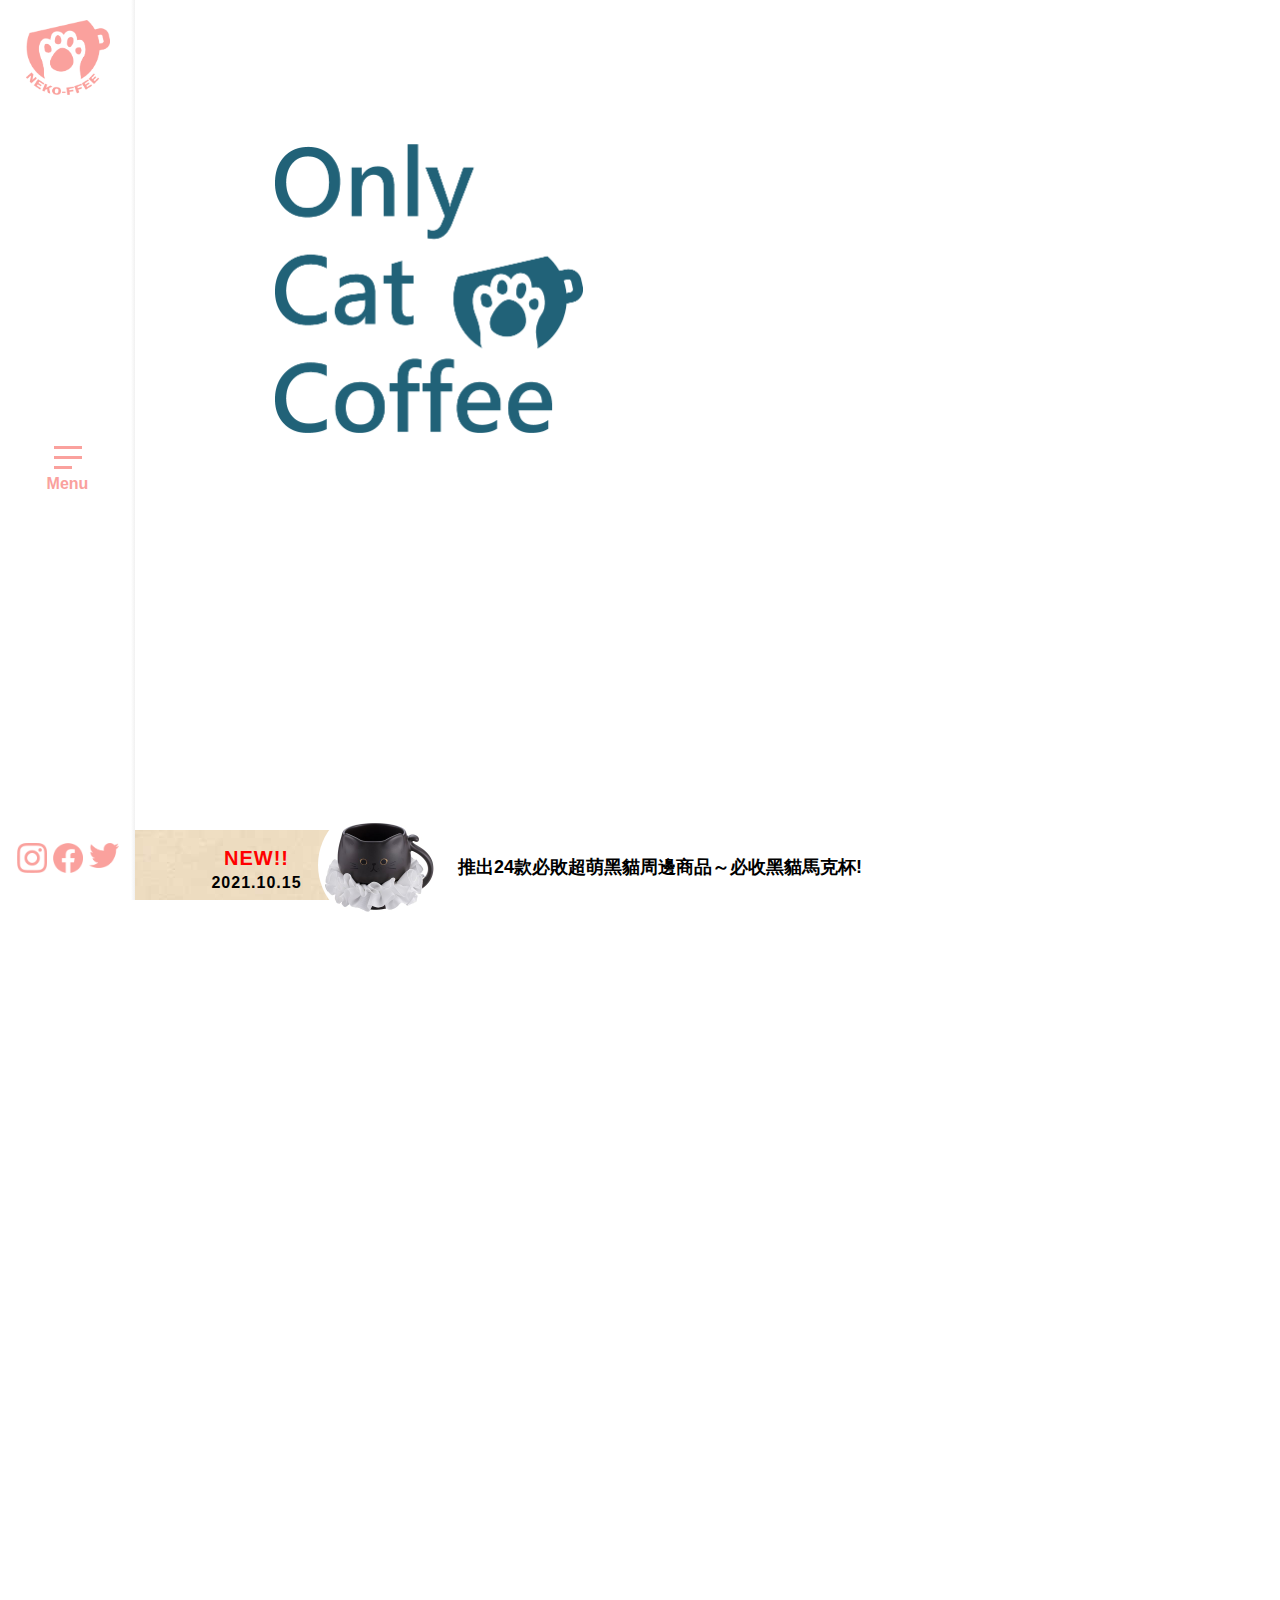
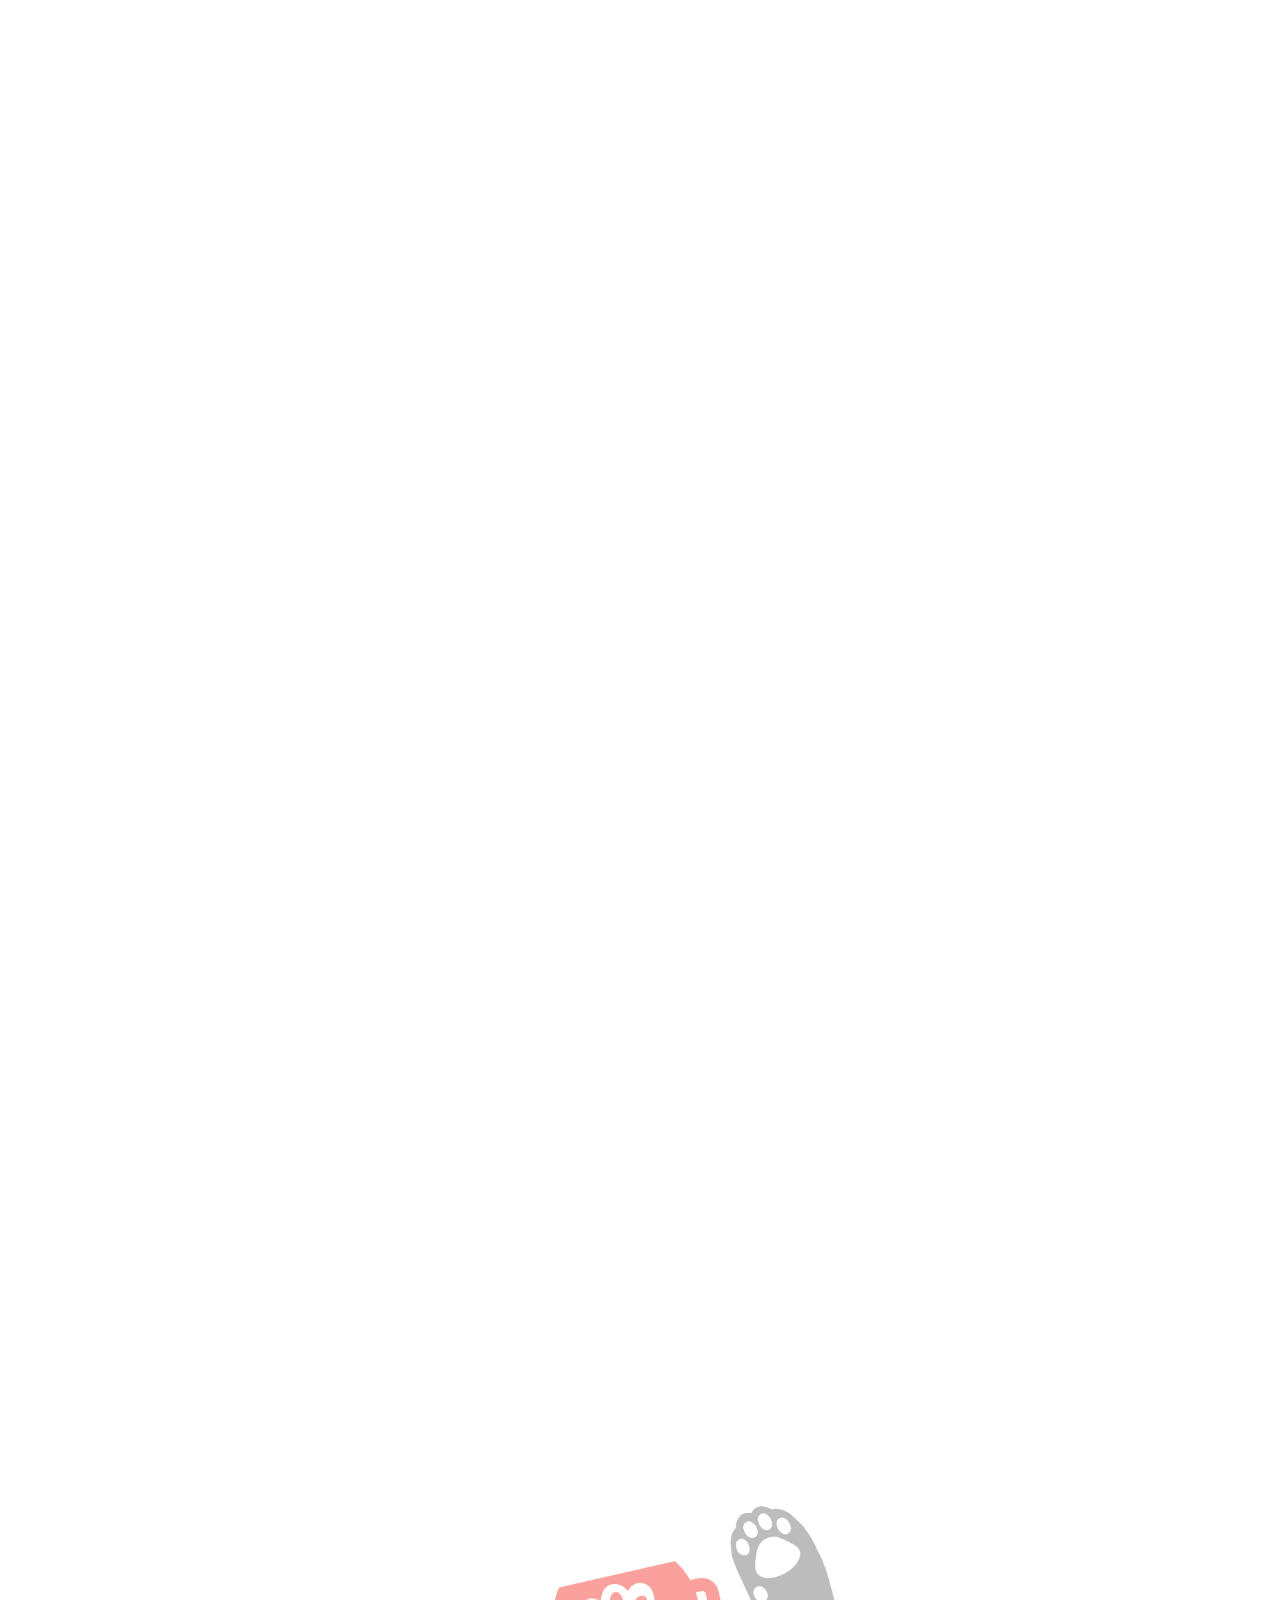
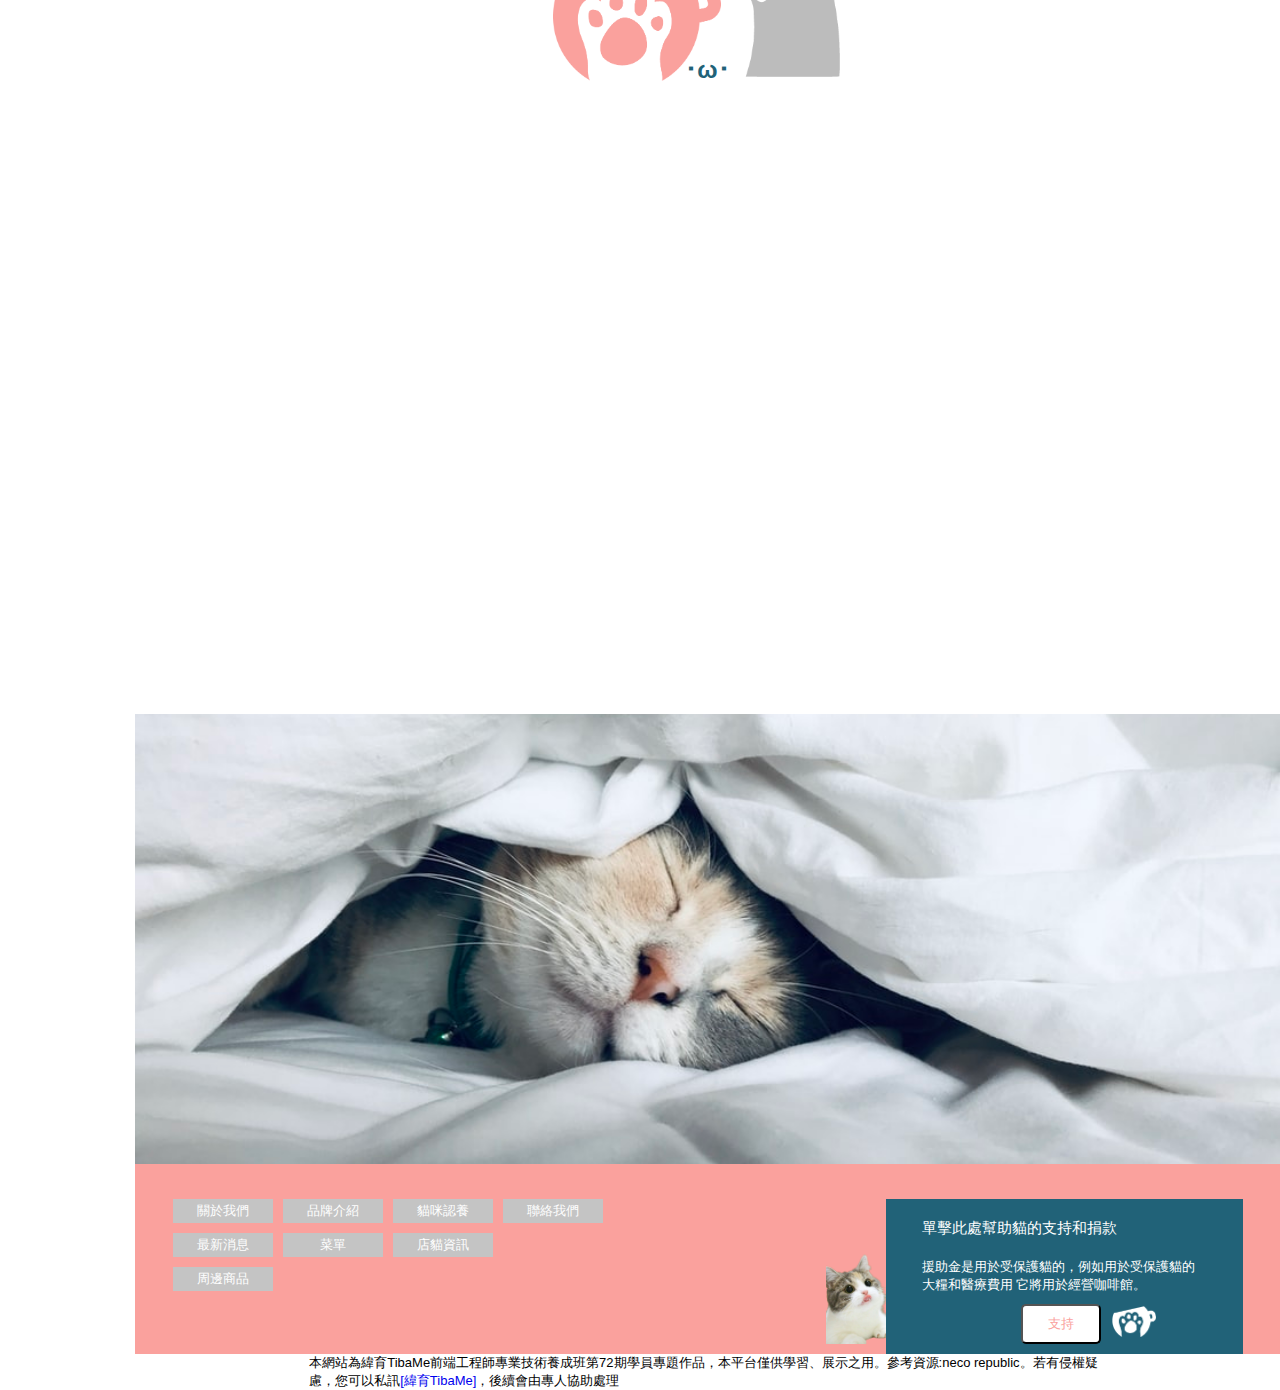
==== commit 7c065f7f: "更新選欄" ====
--- a/Nako-ffee_html/index.html
+++ b/Nako-ffee_html/index.html
@@ -141,18 +141,20 @@
                 
                 <div class="nav_inner">
                     
-                    <div class="nav_left">
-                        <ul><a class="a_head" href="./about.html">01 關於我們</a>
-                                <a class="a_body" href="./about.html"><li>˙品牌介紹</li></a>
-                                <a class="a_body" href="./gocha.html"><li>˙貓咪認養</li></a>
-                                <a class="a_body" href="./contact.html"><li>˙聯絡我們</li></a>
-                        </ul>
-                        <ul><a class="a_head" href="./news.html">02 最新消息</a></ul>
-                        <ul><a class="a_head" href="./food.html">03 菜單</a></ul>
-                        <ul><a class="a_head" href="./cat.html">04 店貓資訊</a></ul>
-                        <ul><a class="a_head" href="./gift.html">05 周邊商品</a></ul>
-                        <label class="menu_close" for="putmenugod">X close</label>
-                        
+                    <div class="testnav">
+                        <div class="nav_left">
+                            <ul><a class="a_head" href="./about.html"><span class="testnav2"> 01</span> 關於我們</a>
+                                    <a class="a_body" href="./about.html"><li><span class="testnav22">◆</span>品牌介紹</li></a>
+                                    <a class="a_body" href="./gocha.html"><li><span class="testnav22">◆</span>貓咪認養</li></a>
+                                    <a class="a_body" href="./contact.html"><li><span class="testnav22">◆</span>聯絡我們</li></a>
+                            </ul>
+                            <ul><a class="a_head" href="./news.html"><span class="testnav2"> 02</span> 最新消息</a></ul>
+                            <ul><a class="a_head" href="./food.html"><span class="testnav2"> 03</span> 菜單</a></ul>
+                            <ul><a class="a_head" href="./cat.html"><span class="testnav2"> 04</span> 店貓資訊</a></ul>
+                            <ul><a class="a_head" href="./gift.html"><span class="testnav2"> 05</span> 周邊商品</a></ul>
+                            <label class="menu_close" for="putmenugod">X close</label>
+                            
+                        </div>
                     </div>
                     <div class="nav_rightbg">
                         <div class="nav_right">
--- a/Nako-ffee_html/css/左排欄.css
+++ b/Nako-ffee_html/css/左排欄.css
@@ -68,6 +68,7 @@
 
     }
     
+    
 }
 
 
@@ -186,7 +187,7 @@
 }
 div aside.sidenav a.left_menu_log_close div.left_menu_icon span:nth-child(2){
     background-color: #FAA19D;
-    height: 3px;
+    height: 4px;
     width: 100%;
     transform: rotate(45deg);
     margin-bottom:6px;
@@ -308,7 +309,7 @@
     font-weight: bold;
     letter-spacing: 1px;
     color: black;
-    padding: 6px 8px;
+    padding: 8px 12px;
     margin: 0 0 55px 0;
     /* border: 1px solid black; */
     
@@ -331,7 +332,7 @@
     font-weight: normal;
     margin: 20px 0 5px 100px;
     width: 120px;
-    padding: 6px 8px;
+    padding: 8px 12px;
     
 }
 
@@ -341,13 +342,61 @@
 
 }
 
+/* =============================================test============================================ */
+
+.testnav{
+    display: flex;
+    flex-direction: column;
+    flex-grow: 1;
+    position: relative;
+    align-items: center;
+    justify-content: center;
+}
+
+.testnav2{
+    color: #FAA19D;
+    border-bottom: 2px solid #FAA19D ;
+    display: inline-block;
+    vertical-align: top;
+}
+.testnav22{
+    color: #FAA19D;
+    display: inline-block;
+    vertical-align: top;
+}
+/* .testnav2:hover{
+    color: white;
+}
+.testnav22:hover{
+    color: white;
+} */
+.nav_inner .a_head:hover .testnav2{
+    background-color: #FAA19D;
+    color: white;
+    border-bottom: 2px solid white ;
+}
+
+.nav_inner .a_body li:hover .testnav22{
+    background-color: #FAA19D;
+    color: white;
+
+}
+/* =============================================test============================================ */
 .nav_inner .nav_left{
-    display:flex ;
-    flex-direction: column;
-    
-    padding: 10% 8% 10% 20%;
+    /* display:flex ;
+    flex-direction: column;
+    
+    
     flex-grow: 1 ;
-    position: relative;
+    position: relative; */
+    /* padding: 10% 8% 10% 20%; */
+    display: flex;
+    flex-direction: column;
+    flex-grow: .8;
+    /* position: relative; */
+    /* align-items: center; */
+    justify-content: center;
+    padding: 8px;
     
 }
 
@@ -356,6 +405,7 @@
     right: 10px;
     top: 10px;
     font-size: 20px;
+    font-style: italic;
 }
 
 
@@ -381,6 +431,7 @@
     flex-basis: 600px;
     justify-content:flex-start;
     /* flex: 1 1 500px; */
+    flex-grow: .2;
 
 }
 
--- a/Nako-ffee_html/css/關於since2020區.css
+++ b/Nako-ffee_html/css/關於since2020區.css
@@ -605,7 +605,7 @@
 div.cat_index main div.grid_cat_container{
     display: grid;
     grid-template-columns: auto auto auto auto auto;
-    grid-template-rows: 140px 140px 140px;
+    grid-template-rows: 150px 150px 150px;
     gap:30px;
     /* border: 1px solid black; */
 
@@ -665,6 +665,7 @@
 
 div.cat_index main div.grid_cat_container a p{
     margin: 0;
+    width: 100%;
     color: white;
     font-size: 18px;
     font-weight: bold;
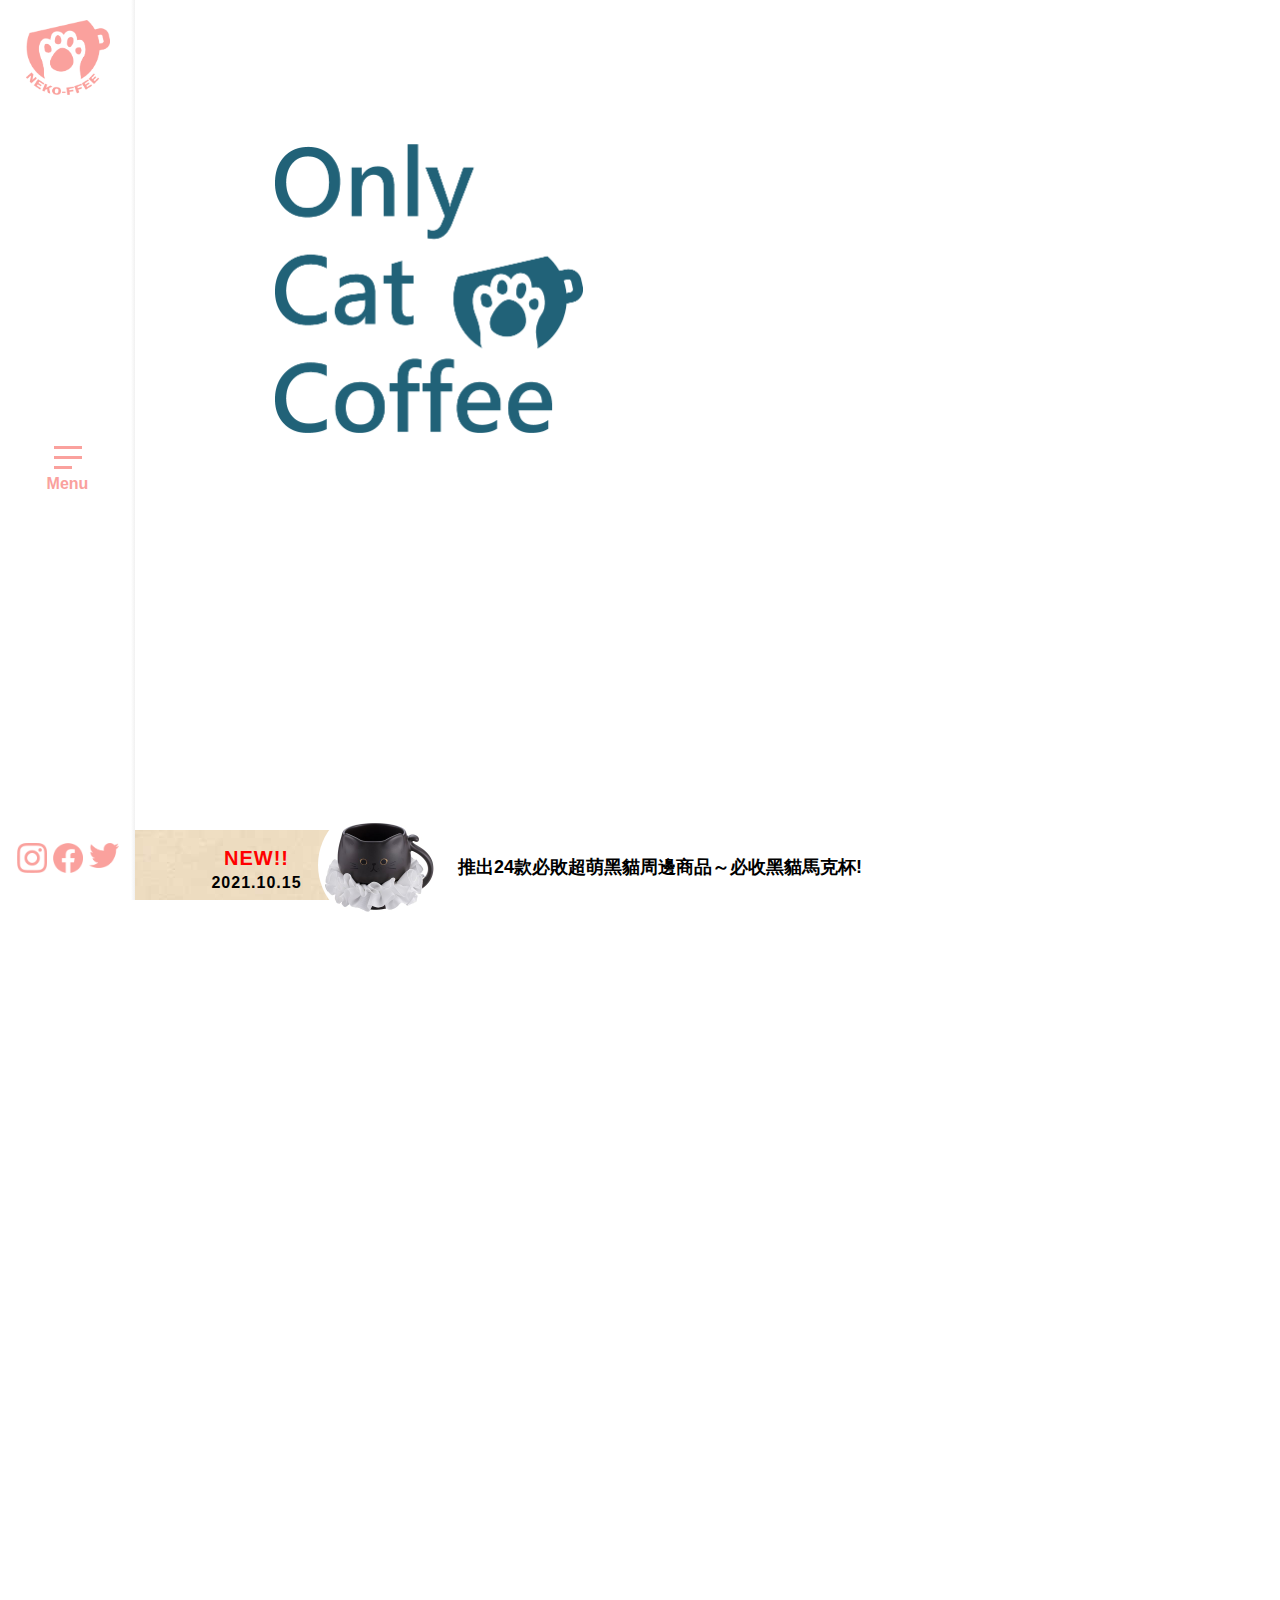
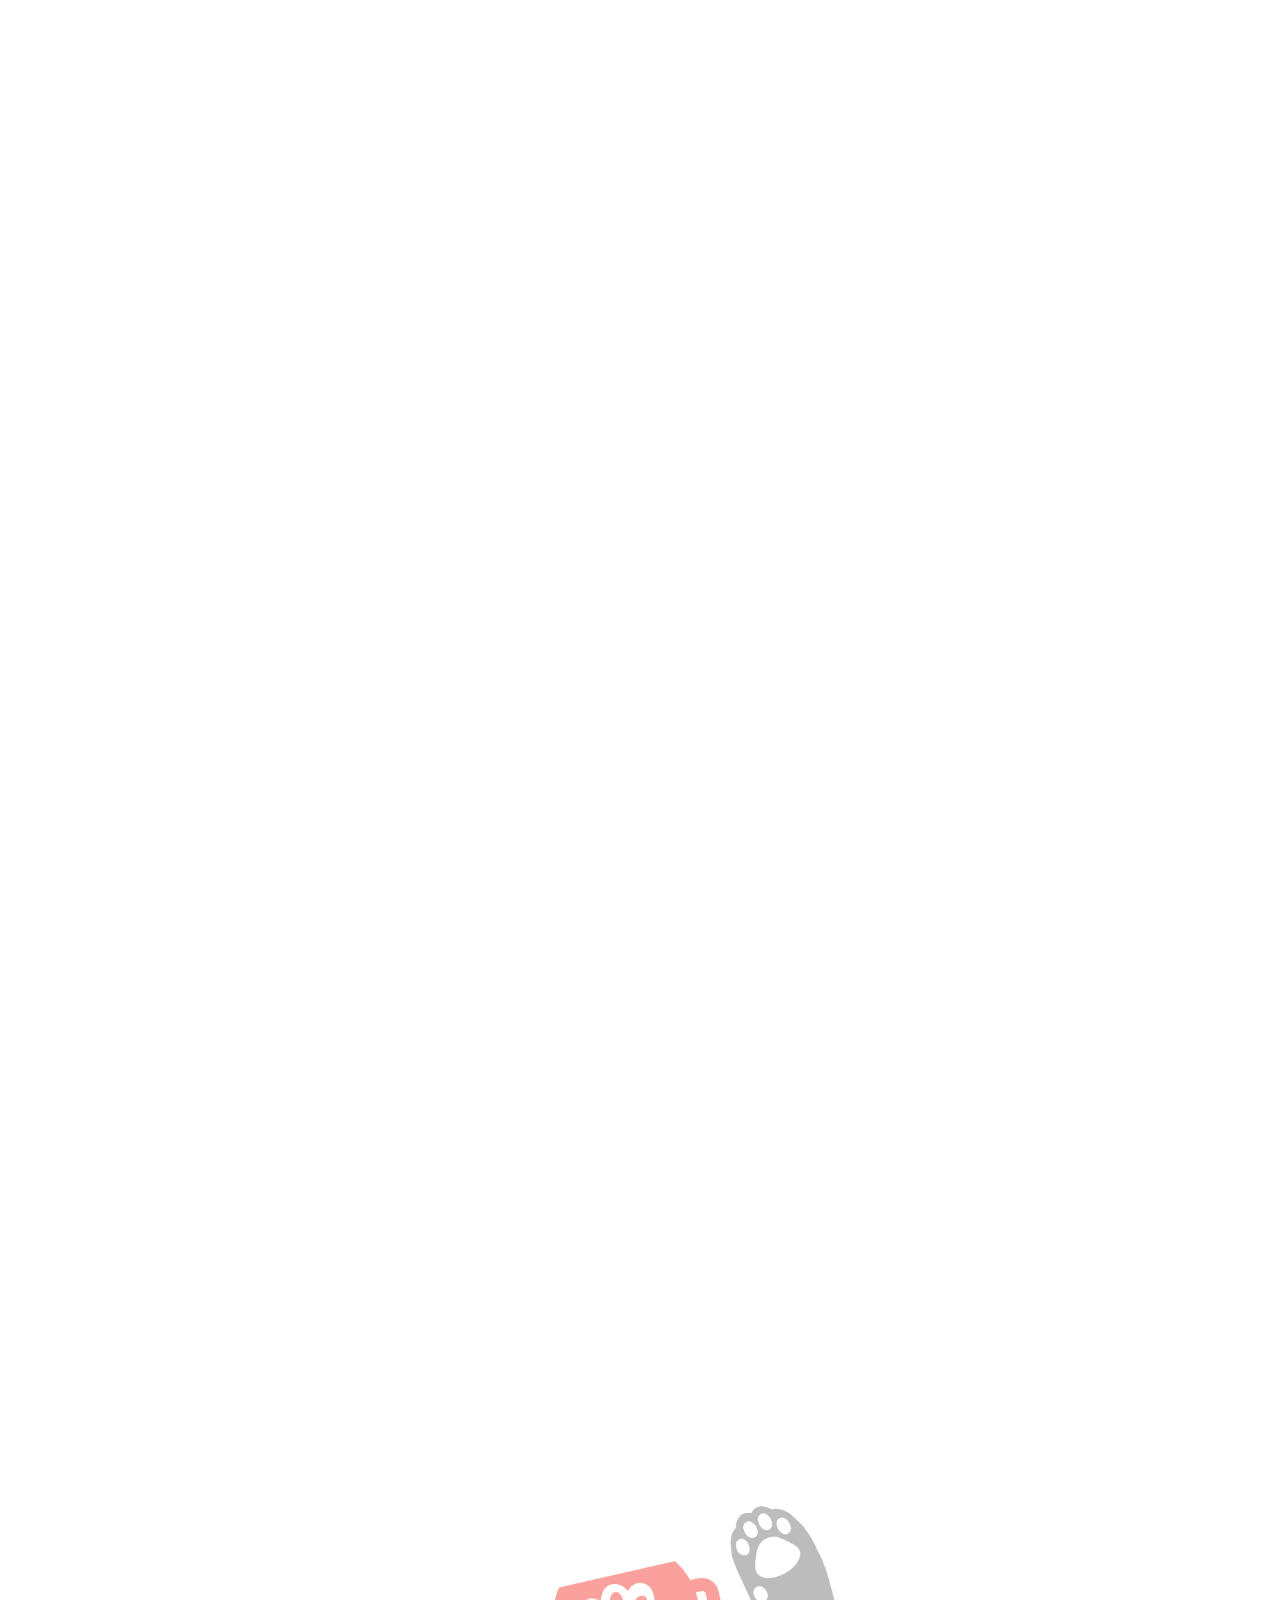
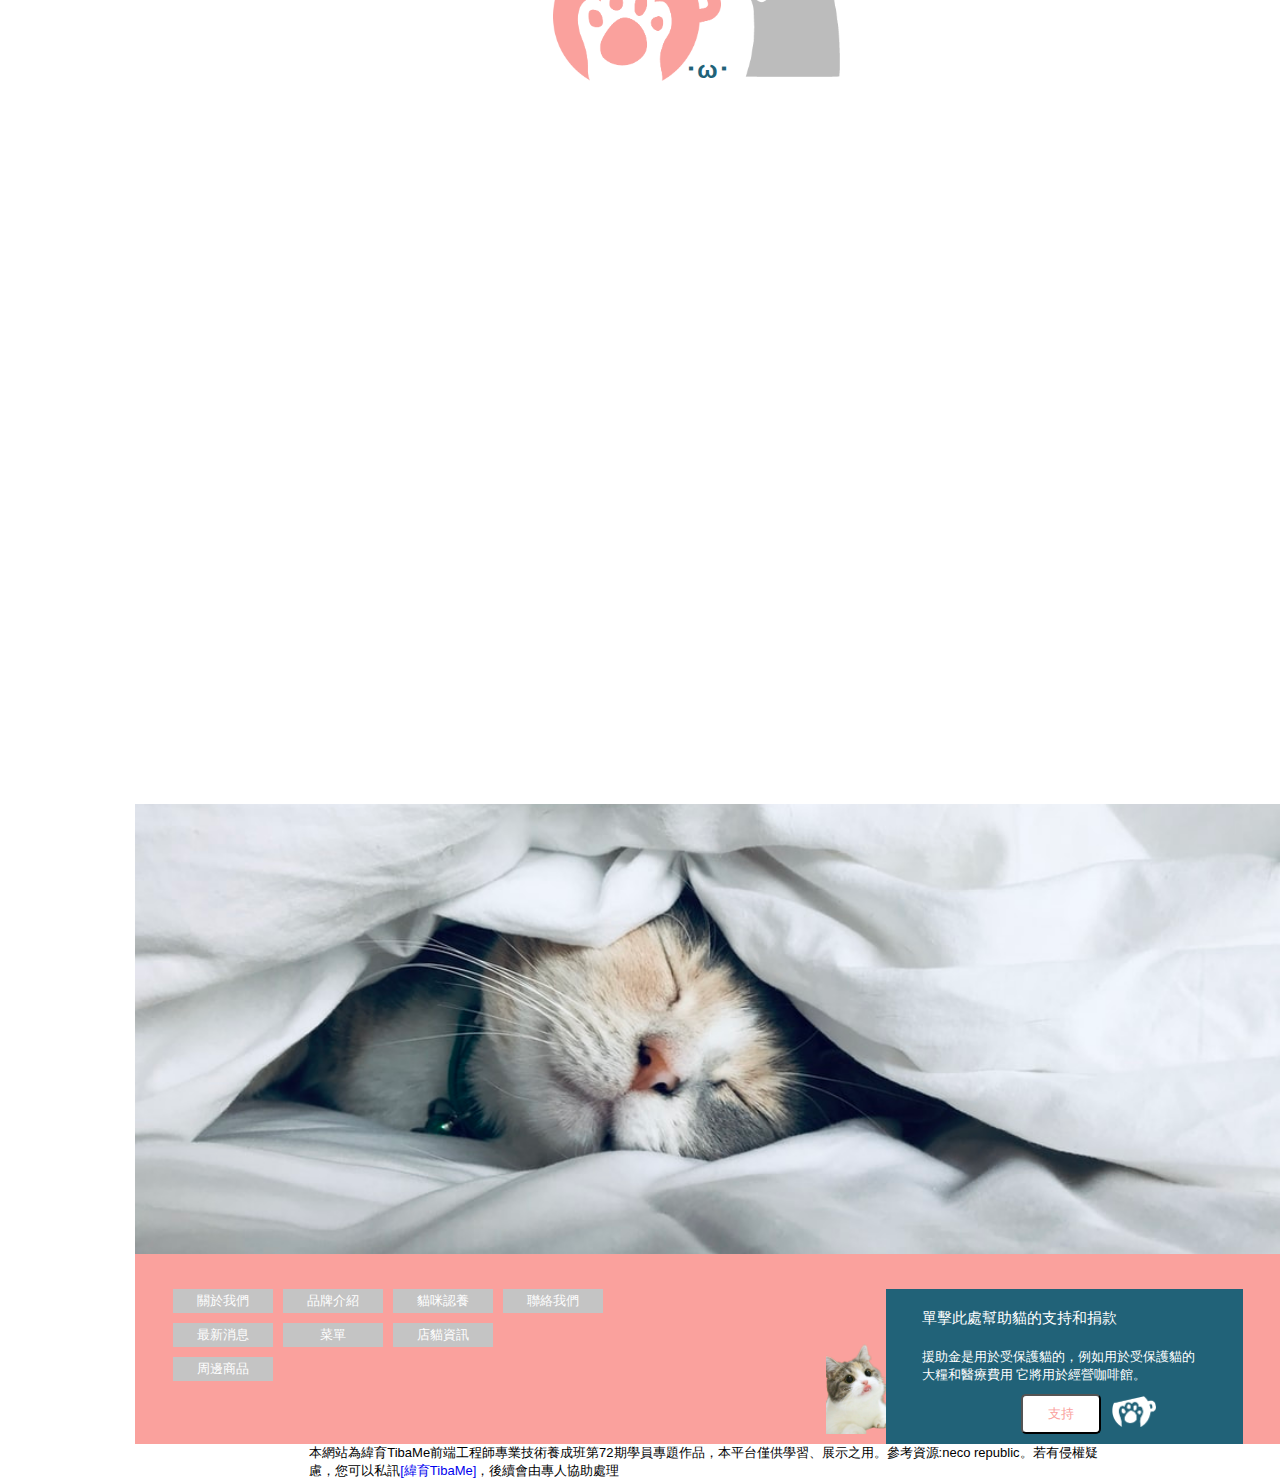
==== commit 57b917f7: "加了動畫" ====
--- a/Nako-ffee_html/index.html
+++ b/Nako-ffee_html/index.html
@@ -273,7 +273,7 @@
                             貓咪咖啡館（Cat cafe）是指主要以貓咪為主題的咖啡館。那裡沒有工作時的疲憊和焦慮，沒有學習時的緊張和辛苦，因為在貓咪面前，所有的煩惱和孤獨感都會雲消霧散。貓咖啡館是2000年以後在日本興起的喝咖啡場所，在經濟危機的時候，日本民眾有自己的方式減壓，比如去時下流行的貓咖啡館 NEKO-FFEE，與貓同樂。
                         </p>
                         <a class="nekoffee_since_2020_button" href="./about.html" target="_blank">
-                            我們的品牌故事<img src="./images/background/箭頭右.png">
+                            我們的品牌故事 <span class="arrowright" style="font-size: 26px;">➯</span>
                         </a>
 
                     </div>
@@ -282,17 +282,17 @@
 
                 <h2 class="if_wanttocatfamily" data-aos="fade-up" data-aos-duration="3000">如果您想歡迎一隻貓加入您的家人，請從受保護的貓而不是寵物店開始</h2>
                 
-                <div class="nekoffee_since_2020_2" data-aos="fade-up" data-aos-duration="3000">
-                    <div class="nekoffee_since_2020_2_text">
+                <div class="nekoffee_since_2020_2" >
+                    <div class="nekoffee_since_2020_2_text" data-aos="fade-up">
                         <p>心理層面上，最明顯的例子是當我們看到心愛的寵物時，第一反應往往是忍不住地發出讚嘆：「啊！好可愛！」，此時嘴角也不禁往上揚。之所以會產生這樣的情況，是因為我們的體內在與寵物互動之時，會影響六種神經傳導物質的分泌：苯乙胺、腦內嗎啡、多巴胺、催產素、泌乳激素、腎上腺皮質素，前五種神經傳導物質的增加，會帶給人歡愉、幸福及安全感，而腎上腺皮質素的減少，能降低人的緊張焦慮感，這些神經傳導物質的改變，致使我們與寵物相處時產生幸福感。
                         </p>
 
                         <a href="./food.html" class="nekoffee_since_2020_2_button" target="_blank">
-                            搭配咖啡更開心~~<img src="./images/background/箭頭右.png">
+                            搭配咖啡更開心~~<span class="arrowright" style="font-size: 26px;">➯</span>
                         </a>
                     </div>
 
-                    <div class="nekoffee_since_2020_2_img">
+                    <div class="nekoffee_since_2020_2_img" data-aos="fade-left">
                         <img src="./images/background/首頁如果貓.jpg" alt="cat">
                     </div>
 
--- a/Nako-ffee_html/css/關於since2020區.css
+++ b/Nako-ffee_html/css/關於since2020區.css
@@ -129,12 +129,19 @@
     div.cat_index main div.nekoffee_since_2020 div.nekoffee_since_2020_text p{
         padding-right: 20px ;
     }
+    div.cat_index main div.nekoffee_since_2020 div.nekoffee_since_2020_text a.nekoffee_since_2020_button{
+        margin-left: 45%;
+    }
 }
 
 @media (max-width: 767.98px){
     div.cat_index main div.nekoffee_since_2020 div.nekoffee_since_2020_text{
         margin: 50px auto 0;
         text-align: center;
+    }
+    div.cat_index main div.nekoffee_since_2020 div.nekoffee_since_2020_text p{
+        padding-right: 20px ;
+        padding-left: 20px;
     }
 
 }
@@ -153,6 +160,7 @@
     margin: 120px auto ;
     text-align: center;
     letter-spacing: 2px;
+    
 
 }
 
@@ -195,8 +203,12 @@
 
 div.cat_index main div.nekoffee_since_2020_2 div.nekoffee_since_2020_2_text a.nekoffee_since_2020_2_button img{
     margin: 0 0 3px 14px;
-
-}
+    
+
+}
+/* =============================================================================箭頭取代 */
+
+
 
 a.nekoffee_since_2020_2_button:hover{
     animation:cat_rotate_left;
@@ -254,6 +266,7 @@
     }
     div.cat_index main div.nekoffee_since_2020_2 div.nekoffee_since_2020_2_text p{
         margin: auto;
+        padding-left: 0px;
     }
 
 
@@ -605,7 +618,7 @@
 div.cat_index main div.grid_cat_container{
     display: grid;
     grid-template-columns: auto auto auto auto auto;
-    grid-template-rows: 150px 150px 150px;
+    grid-template-rows: 180px 180px 180px;
     gap:30px;
     /* border: 1px solid black; */
 
